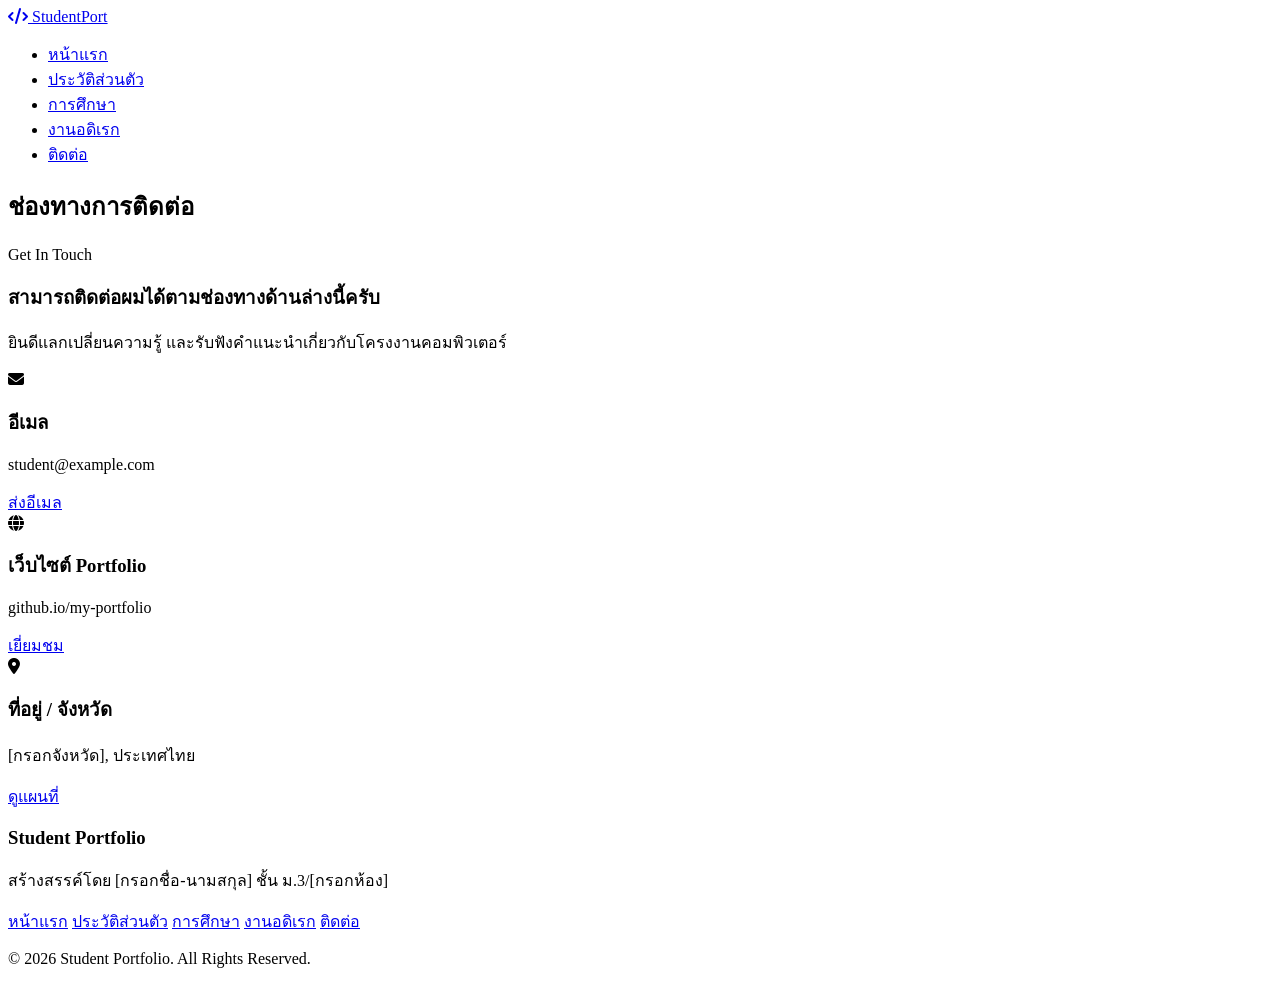
==== contact.html @ b6652444 "Create contact.html" ====
<!DOCTYPE html>
<html lang="th">
<head>
    <meta charset="UTF-8">
    <meta name="viewport" content="width=device-width, initial-scale=1.0">
    <title>ติดต่อ - Student Portfolio</title>
    <link rel="stylesheet" href="style.css">
    <link rel="stylesheet" href="https://cdnjs.cloudflare.com/ajax/libs/font-awesome/6.4.0/css/all.min.css">
</head>
<body>
    <header class="navbar">
        <div class="nav-container">
            <a href="index.html" class="logo"><i class="fa-solid fa-code"></i> Student<span>Port</span></a>
            <nav>
                <ul class="nav-links">
                    <li><a href="index.html">หน้าแรก</a></li>
                    <li><a href="profile.html">ประวัติส่วนตัว</a></li>
                    <li><a href="education.html">การศึกษา</a></li>
                    <li><a href="hobby.html">งานอดิเรก</a></li>
                    <li><a href="contact.html" class="active">ติดต่อ</a></li>
                </ul>
            </nav>
        </div>
    </header>

    <main class="container page-content">
        <div class="section-header">
            <h2>ช่องทางการติดต่อ</h2>
            <p>Get In Touch</p>
        </div>

        <div class="contact-cta card">
            <h3>สามารถติดต่อผมได้ตามช่องทางด้านล่างนี้ครับ</h3>
            <p>ยินดีแลกเปลี่ยนความรู้ และรับฟังคำแนะนำเกี่ยวกับโครงงานคอมพิวเตอร์</p>
        </div>

        <div class="grid-3 mt-40">
            <div class="card contact-card">
                <i class="fa-solid fa-envelope contact-icon"></i>
                <h3>อีเมล</h3>
                <p>student@example.com</p>
                <a href="mailto:student@example.com" class="btn btn-secondary btn-sm">ส่งอีเมล</a>
            </div>

            <div class="card contact-card">
                <i class="fa-solid fa-globe contact-icon"></i>
                <h3>เว็บไซต์ Portfolio</h3>
                <p>github.io/my-portfolio</p>
                <a href="index.html" class="btn btn-secondary btn-sm">เยี่ยมชม</a>
            </div>

            <div class="card contact-card">
                <i class="fa-solid fa-location-dot contact-icon"></i>
                <h3>ที่อยู่ / จังหวัด</h3>
                <p>[กรอกจังหวัด], ประเทศไทย</p>
                <a href="#" class="btn btn-secondary btn-sm">ดูแผนที่</a>
            </div>
        </div>
    </main>

    <footer>
        <div class="container footer-container">
            <div>
                <h3>Student Portfolio</h3>
                <p>สร้างสรรค์โดย [กรอกชื่อ-นามสกุล] ชั้น ม.3/[กรอกห้อง]</p>
            </div>
            <div class="footer-links">
                <a href="index.html">หน้าแรก</a>
                <a href="profile.html">ประวัติส่วนตัว</a>
                <a href="education.html">การศึกษา</a>
                <a href="hobby.html">งานอดิเรก</a>
                <a href="contact.html">ติดต่อ</a>
            </div>
        </div>
        <div class="copyright">
            <p>&copy; 2026 Student Portfolio. All Rights Reserved.</p>
        </div>
    </footer>
</body>
</html>
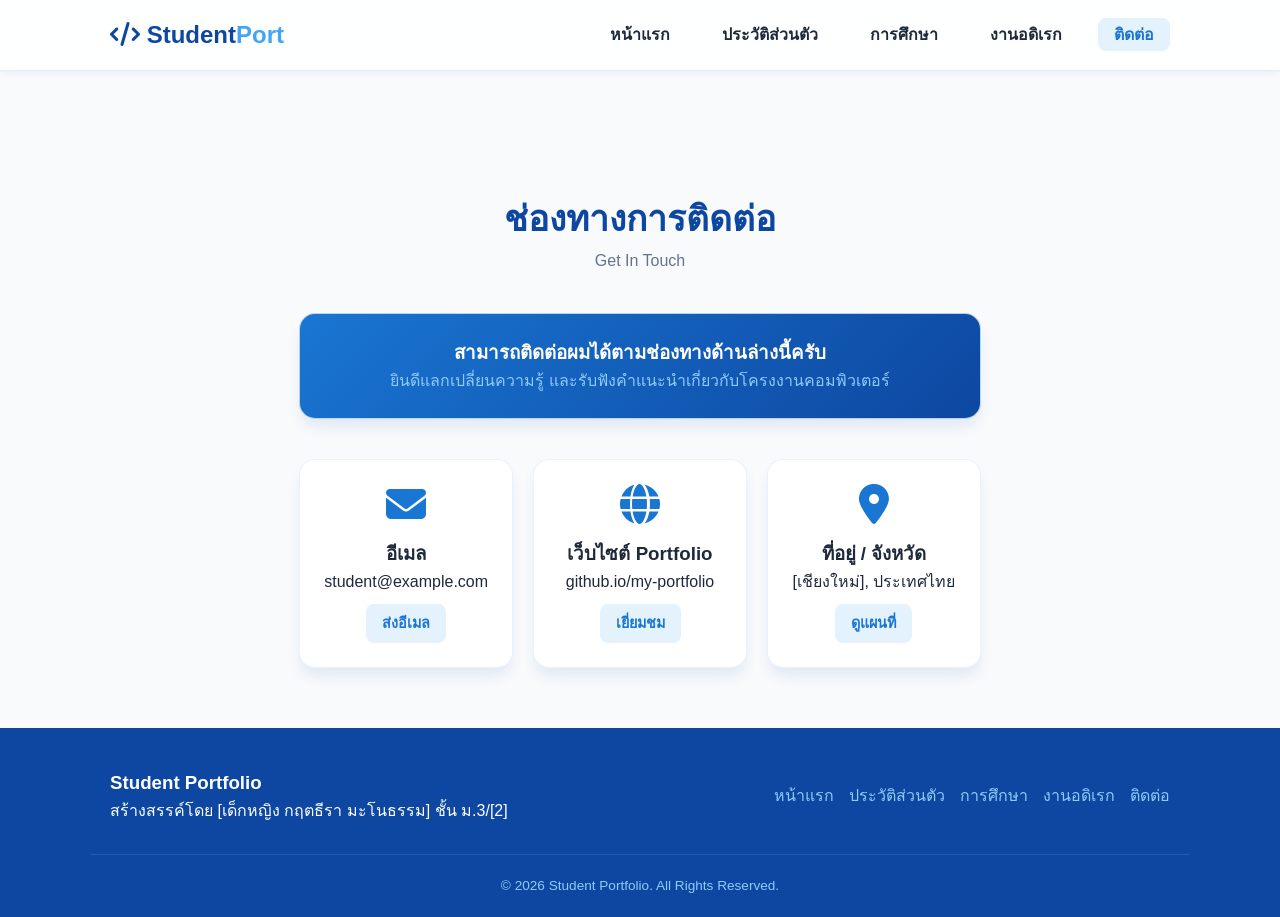
==== commit 9ad20fb9: "Update contact.html" ====
--- a/contact.html
+++ b/contact.html
@@ -52,7 +52,7 @@
             <div class="card contact-card">
                 <i class="fa-solid fa-location-dot contact-icon"></i>
                 <h3>ที่อยู่ / จังหวัด</h3>
-                <p>[กรอกจังหวัด], ประเทศไทย</p>
+                <p>[เชียงใหม่], ประเทศไทย</p>
                 <a href="#" class="btn btn-secondary btn-sm">ดูแผนที่</a>
             </div>
         </div>
@@ -62,7 +62,7 @@
         <div class="container footer-container">
             <div>
                 <h3>Student Portfolio</h3>
-                <p>สร้างสรรค์โดย [กรอกชื่อ-นามสกุล] ชั้น ม.3/[กรอกห้อง]</p>
+                <p>สร้างสรรค์โดย [เด็กหญิง กฤตธีรา มะโนธรรม] ชั้น ม.3/[2]</p>
             </div>
             <div class="footer-links">
                 <a href="index.html">หน้าแรก</a>
--- a/style.css
+++ b/style.css
@@ -0,0 +1,506 @@
+/* ==========================================================================
+   Global Variables & Base Reset
+   ========================================================================== */
+:root {
+    --primary-dark: #0D47A1;
+    --primary: #1976D2;
+    --primary-light: #42A5F5;
+    --accent: #90CAF9;
+    --bg-light: #E3F2FD;
+    --white: #FFFFFF;
+    --text-dark: #1E293B;
+    --text-gray: #64748B;
+    --shadow-sm: 0 4px 6px -1px rgba(13, 71, 161, 0.05);
+    --shadow-md: 0 10px 15px -3px rgba(13, 71, 161, 0.1);
+    --shadow-lg: 0 20px 25px -5px rgba(13, 71, 161, 0.15);
+    --radius-sm: 8px;
+    --radius-md: 16px;
+    --radius-lg: 24px;
+    --transition: all 0.3s cubic-bezier(0.4, 0, 0.2, 1);
+}
+
+* {
+    margin: 0;
+    padding: 0;
+    box-sizing: border-box;
+    font-family: 'Segoe UI', Tahoma, Geneva, Verdana, sans-serif;
+}
+
+body {
+    background-color: #F8FAFC;
+    color: var(--text-dark);
+    line-height: 1.6;
+    display: flex;
+    flex-direction: column;
+    min-height: 100vh;
+}
+
+main {
+    flex: 1;
+}
+
+.container {
+    max-width: 1100px;
+    margin: 0 auto;
+    padding: 0 20px;
+}
+
+.page-content {
+    padding-top: 120px;
+    padding-bottom: 60px;
+}
+
+/* ==========================================================================
+   Navigation Bar (Sticky & Glassmorphism)
+   ========================================================================== */
+.navbar {
+    position: sticky;
+    top: 0;
+    z-index: 1000;
+    background: rgba(255, 255, 255, 0.85);
+    backdrop-filter: blur(12px);
+    border-bottom: 1px solid rgba(144, 202, 249, 0.3);
+    box-shadow: var(--shadow-sm);
+}
+
+.nav-container {
+    max-width: 1100px;
+    margin: 0 auto;
+    padding: 16px 20px;
+    display: flex;
+    justify-content: space-between;
+    align-items: center;
+}
+
+.logo {
+    font-size: 1.5rem;
+    font-weight: 700;
+    color: var(--primary-dark);
+    text-decoration: none;
+}
+
+.logo span {
+    color: var(--primary-light);
+}
+
+.nav-links {
+    display: flex;
+    list-style: none;
+    gap: 20px;
+}
+
+.nav-links a {
+    text-decoration: none;
+    color: var(--text-dark);
+    font-weight: 600;
+    padding: 8px 16px;
+    border-radius: var(--radius-sm);
+    transition: var(--transition);
+}
+
+.nav-links a:hover, .nav-links a.active {
+    background-color: var(--bg-light);
+    color: var(--primary);
+}
+
+/* ==========================================================================
+   Hero Section & Layout Components
+   ========================================================================== */
+.hero-section {
+    padding: 120px 0 60px 0;
+    background: linear-gradient(135deg, #FFFFFF 0%, var(--bg-light) 100%);
+}
+
+.hero-container {
+    display: grid;
+    grid-template-columns: 1fr 1fr;
+    gap: 40px;
+    align-items: center;
+}
+
+.badge {
+    background-color: var(--bg-light);
+    color: var(--primary);
+    padding: 6px 16px;
+    border-radius: 50px;
+    font-size: 0.85rem;
+    font-weight: 600;
+    display: inline-block;
+    margin-bottom: 15px;
+}
+
+.hero-content h1 {
+    font-size: 2.8rem;
+    line-height: 1.2;
+    margin-bottom: 15px;
+}
+
+.highlight {
+    color: var(--primary);
+}
+
+.hero-sub {
+    color: var(--text-gray);
+    font-size: 1.1rem;
+    margin-bottom: 25px;
+}
+
+.hero-buttons {
+    display: flex;
+    gap: 15px;
+}
+
+.hero-image-wrapper {
+    position: relative;
+    display: flex;
+    justify-content: center;
+}
+
+.blob-bg {
+    position: absolute;
+    width: 320px;
+    height: 320px;
+    background: linear-gradient(135deg, var(--accent), var(--primary-light));
+    border-radius: 30% 70% 70% 30% / 30% 30% 70% 70%;
+    animation: morph 8s ease-in-out infinite;
+    z-index: 1;
+}
+
+.hero-img {
+    width: 300px;
+    height: 300px;
+    object-fit: cover;
+    border-radius: var(--radius-lg);
+    z-index: 2;
+    box-shadow: var(--shadow-lg);
+    border: 4px solid var(--white);
+    transition: var(--transition);
+}
+
+.hero-img:hover {
+    transform: scale(1.03);
+}
+
+@keyframes morph {
+    0%, 100% { border-radius: 30% 70% 70% 30% / 30% 30% 70% 70%; }
+    50% { border-radius: 70% 30% 30% 70% / 70% 70% 30% 30%; }
+}
+
+/* ==========================================================================
+   UI Components (Cards, Buttons, Utilities)
+   ========================================================================== */
+.card {
+    background: var(--white);
+    padding: 24px;
+    border-radius: var(--radius-md);
+    box-shadow: var(--shadow-md);
+    border: 1px solid rgba(227, 242, 253, 0.8);
+    transition: var(--transition);
+}
+
+.card:hover {
+    transform: translateY(-5px);
+    box-shadow: var(--shadow-lg);
+}
+
+.grid-3 {
+    display: grid;
+    grid-template-columns: repeat(3, 1fr);
+    gap: 20px;
+}
+
+.btn {
+    display: inline-flex;
+    align-items: center;
+    gap: 8px;
+    padding: 12px 24px;
+    border-radius: var(--radius-sm);
+    text-decoration: none;
+    font-weight: 600;
+    transition: var(--transition);
+    cursor: pointer;
+    border: none;
+}
+
+.btn-primary {
+    background-color: var(--primary);
+    color: var(--white);
+}
+
+.btn-primary:hover {
+    background-color: var(--primary-dark);
+}
+
+.btn-secondary {
+    background-color: var(--bg-light);
+    color: var(--primary);
+}
+
+.btn-secondary:hover {
+    background-color: var(--accent);
+}
+
+.btn-sm {
+    padding: 8px 16px;
+    font-size: 0.9rem;
+    margin-top: 10px;
+}
+
+.section-header {
+    text-align: center;
+    margin-bottom: 40px;
+}
+
+.section-header h2 {
+    font-size: 2.2rem;
+    color: var(--primary-dark);
+}
+
+.section-header p {
+    color: var(--text-gray);
+}
+
+.mt-20 { margin-top: 20px; }
+.mt-40 { margin-top: 40px; }
+
+/* ==========================================================================
+   Feature & Profile Specific Styles
+   ========================================================================== */
+.quick-highlights {
+    padding: 60px 0;
+}
+
+.feature-card {
+    text-align: center;
+}
+
+.feature-card .icon {
+    font-size: 2rem;
+    color: var(--primary);
+    margin-bottom: 15px;
+}
+
+.profile-grid {
+    display: grid;
+    grid-template-columns: 300px 1fr;
+    gap: 30px;
+}
+
+.profile-card-left {
+    text-align: center;
+}
+
+.profile-avatar {
+    width: 180px;
+    height: 180px;
+    border-radius: 50%;
+    object-fit: cover;
+    margin-bottom: 15px;
+    border: 4px solid var(--accent);
+}
+
+.role-text {
+    color: var(--text-gray);
+    font-size: 0.95rem;
+}
+
+.info-grid {
+    display: grid;
+    grid-template-columns: 1fr 1fr;
+    gap: 15px;
+    margin-top: 15px;
+}
+
+/* ==========================================================================
+   Education (Timeline & Table)
+   ========================================================================== */
+.timeline {
+    position: relative;
+    max-width: 800px;
+    margin: 0 auto;
+}
+
+.timeline::before {
+    content: '';
+    position: absolute;
+    left: 20px;
+    top: 0;
+    bottom: 0;
+    width: 4px;
+    background: var(--bg-light);
+}
+
+.timeline-item {
+    position: relative;
+    padding-left: 60px;
+    margin-bottom: 30px;
+}
+
+.timeline-dot {
+    position: absolute;
+    left: 0;
+    top: 0;
+    width: 44px;
+    height: 44px;
+    background: var(--white);
+    border: 3px solid var(--primary-light);
+    border-radius: 50%;
+    display: flex;
+    align-items: center;
+    justify-content: center;
+    color: var(--primary);
+    z-index: 2;
+}
+
+.timeline-dot.active {
+    background: var(--primary);
+    color: var(--white);
+    border-color: var(--accent);
+}
+
+.timeline-date {
+    display: inline-block;
+    padding: 2px 10px;
+    background: var(--bg-light);
+    color: var(--primary-dark);
+    border-radius: 12px;
+    font-size: 0.85rem;
+    font-weight: 600;
+    margin-bottom: 8px;
+}
+
+.styled-table {
+    width: 100%;
+    border-collapse: collapse;
+    margin-top: 15px;
+}
+
+.styled-table th, .styled-table td {
+    padding: 12px 15px;
+    text-align: left;
+}
+
+.styled-table thead tr {
+    background-color: var(--primary);
+    color: var(--white);
+}
+
+.styled-table tbody tr {
+    border-bottom: 1px solid var(--bg-light);
+}
+
+.styled-table tbody tr:nth-of-type(even) {
+    background-color: #F8FAFC;
+}
+
+/* ==========================================================================
+   Hobby & Contact Sections
+   ========================================================================== */
+.hobby-card {
+    text-align: center;
+}
+
+.hobby-icon {
+    width: 60px;
+    height: 60px;
+    background: var(--bg-light);
+    color: var(--primary);
+    font-size: 1.5rem;
+    border-radius: 50%;
+    display: flex;
+    align-items: center;
+    justify-content: center;
+    margin: 0 auto 15px auto;
+}
+
+.contact-cta {
+    text-align: center;
+    background: linear-gradient(135deg, var(--primary), var(--primary-dark));
+    color: var(--white);
+}
+
+.contact-cta p {
+    color: var(--accent);
+}
+
+.contact-card {
+    text-align: center;
+}
+
+.contact-icon {
+    font-size: 2.5rem;
+    color: var(--primary);
+    margin-bottom: 15px;
+}
+
+/* ==========================================================================
+   Footer
+   ========================================================================== */
+footer {
+    background-color: var(--primary-dark);
+    color: var(--white);
+    padding-top: 40px;
+    margin-top: auto;
+}
+
+.footer-container {
+    display: flex;
+    justify-content: space-between;
+    align-items: center;
+    padding-bottom: 30px;
+    border-bottom: 1px solid rgba(255, 255, 255, 0.1);
+}
+
+.footer-links {
+    display: flex;
+    gap: 15px;
+}
+
+.footer-links a {
+    color: var(--accent);
+    text-decoration: none;
+}
+
+.footer-links a:hover {
+    color: var(--white);
+}
+
+.copyright {
+    text-align: center;
+    padding: 20px 0;
+    font-size: 0.85rem;
+    color: var(--accent);
+}
+
+/* ==========================================================================
+   Responsive Design (@media queries)
+   ========================================================================== */
+@media (max-width: 768px) {
+    .nav-container {
+        flex-direction: column;
+        gap: 15px;
+    }
+
+    .hero-container, .profile-grid, .grid-3 {
+        grid-template-columns: 1fr;
+    }
+
+    .hero-content h1 {
+        font-size: 2rem;
+    }
+
+    .info-grid {
+        grid-template-columns: 1fr;
+    }
+
+    .footer-container {
+        flex-direction: column;
+        gap: 20px;
+        text-align: center;
+    }
+
+    .footer-links {
+        flex-wrap: wrap;
+        justify-content: center;
+    }
+}
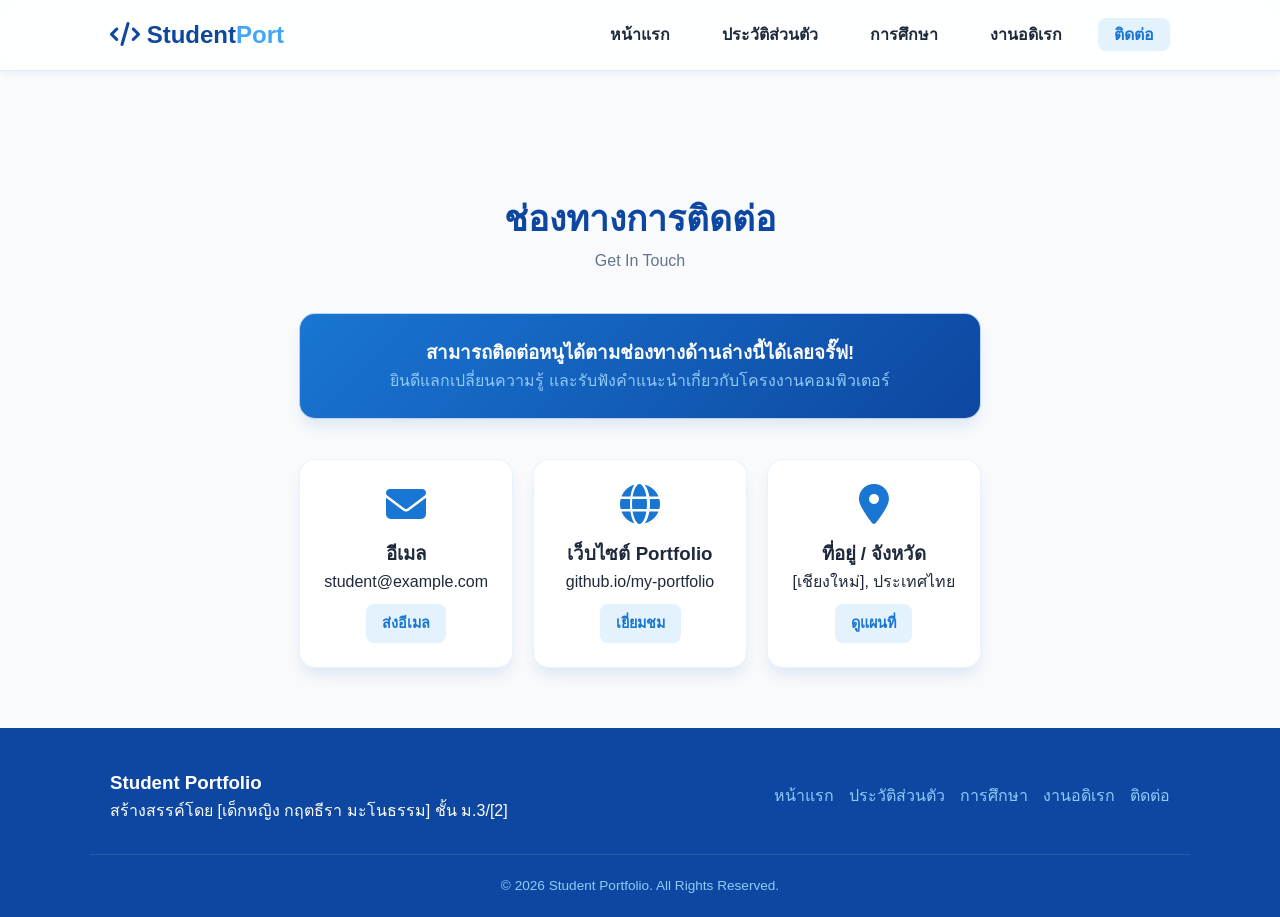
==== commit dea0f448: "Update contact.html" ====
--- a/contact.html
+++ b/contact.html
@@ -30,7 +30,7 @@
         </div>
 
         <div class="contact-cta card">
-            <h3>สามารถติดต่อผมได้ตามช่องทางด้านล่างนี้ครับ</h3>
+            <h3>สามารถติดต่อหนูได้ตามช่องทางด้านล่างนี้ได้เลยจรั๊ฟ!</h3>
             <p>ยินดีแลกเปลี่ยนความรู้ และรับฟังคำแนะนำเกี่ยวกับโครงงานคอมพิวเตอร์</p>
         </div>
 
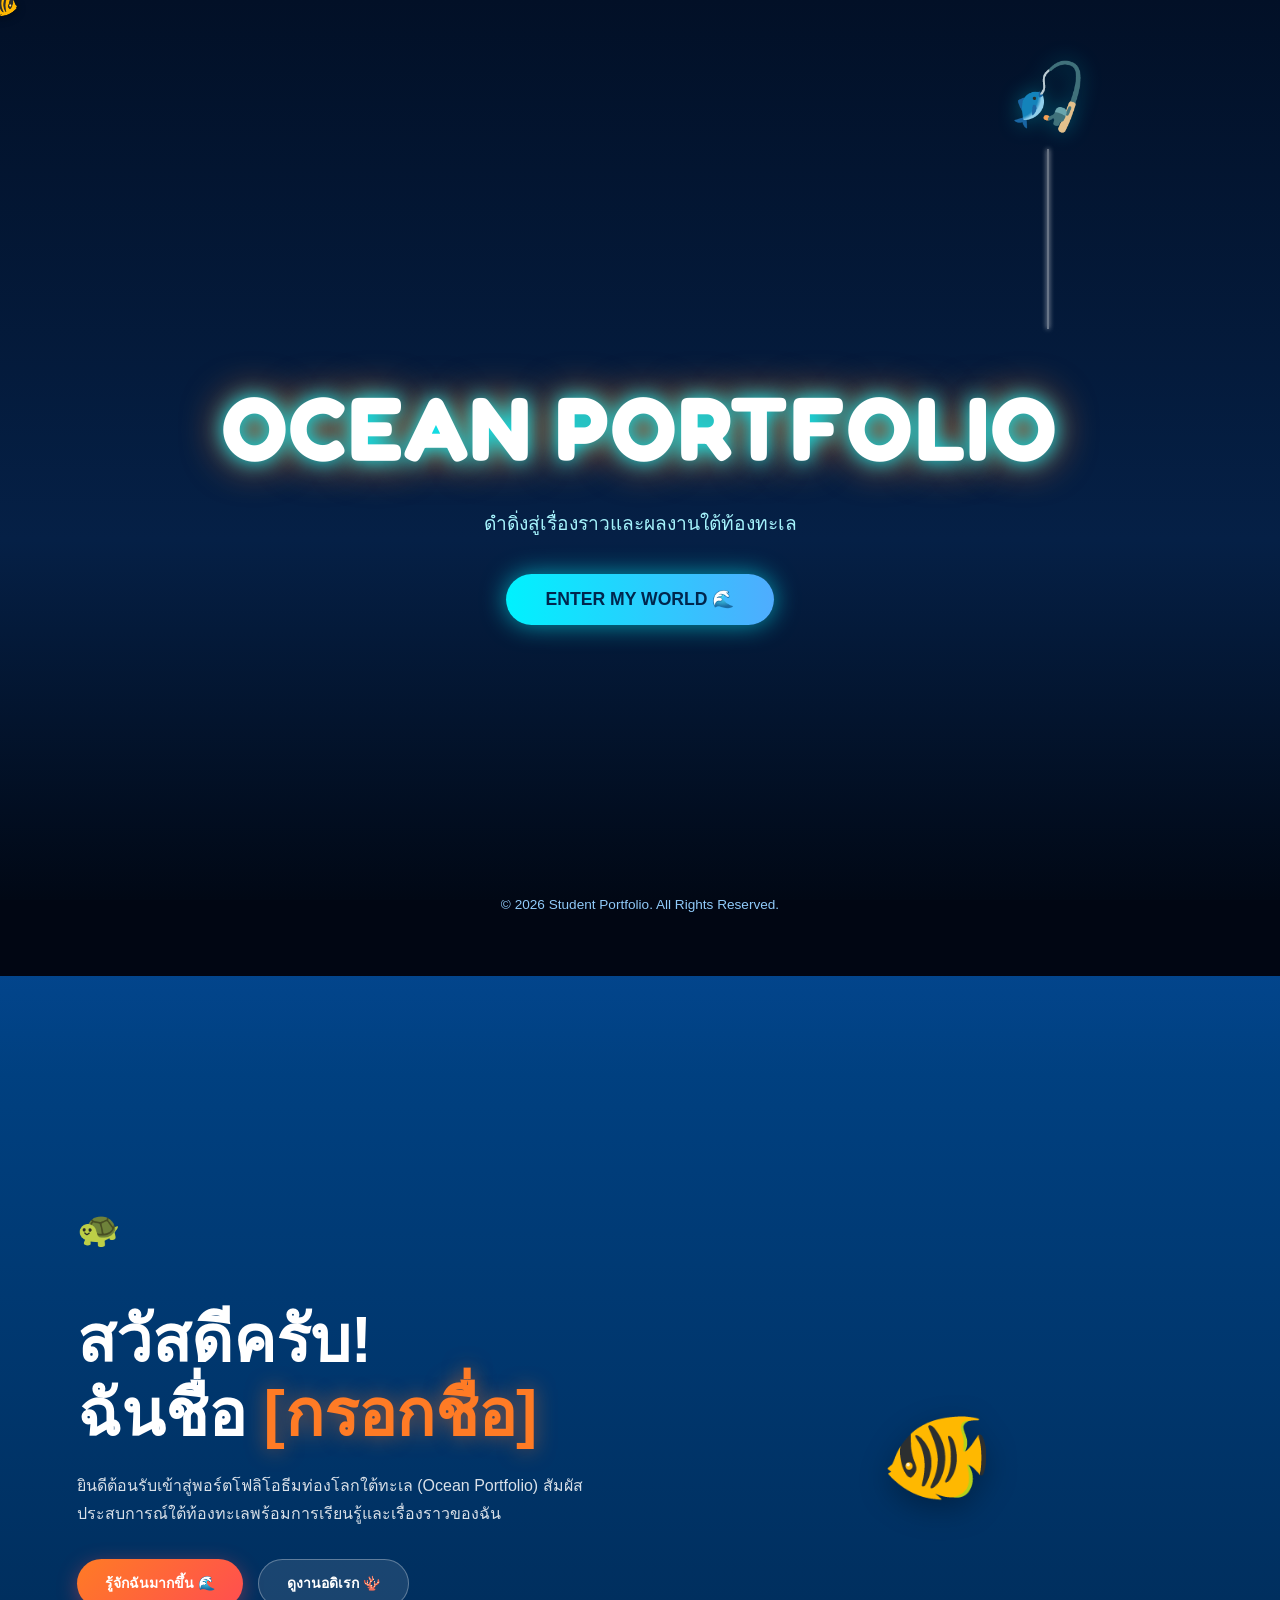
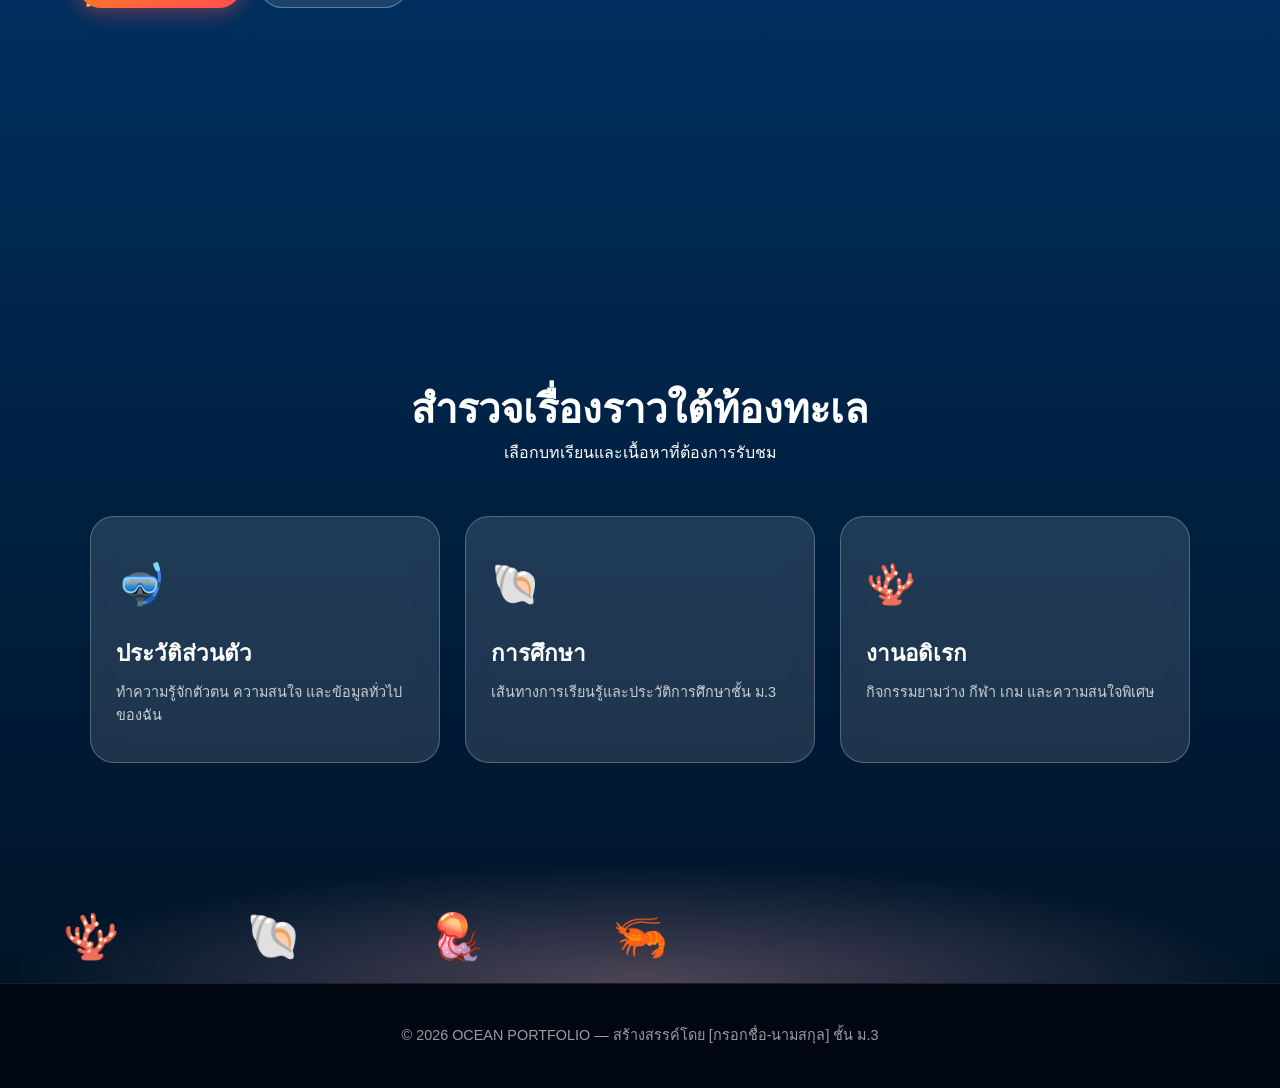
==== commit 4fc5c85b: "Update contact.html" ====
--- a/contact.html
+++ b/contact.html
@@ -78,3 +78,772 @@
     </footer>
 </body>
 </html>
+<!DOCTYPE html>
+<html lang="th">
+<head>
+<meta charset="UTF-8">
+<meta name="viewport" content="width=device-width, initial-scale=1.0">
+<meta name="description" content="OCEAN PORTFOLIO - Student Portfolio">
+<title>OCEAN PORTFOLIO</title>
+
+<style>
+/* =========================================================
+   GOOGLE FONT & VARIABLES
+========================================================= */
+@import url('https://fonts.googleapis.com/css2?family=Kanit:wght@300;400;500;600;700&family=Fredoka:wght@400;600&display=swap');
+
+:root {
+    /* Day Mode Colors */
+    --bg-gradient-day: linear-gradient(180deg, #1a75ff 0%, #004080 40%, #00264d 70%, #001122 100%);
+    --panel-bg-day: rgba(255, 255, 255, 0.12);
+    --panel-border-day: rgba(255, 255, 255, 0.25);
+    --text-main-day: #ffffff;
+    --accent-day: #ff7b25; /* Clownfish Orange */
+    --cyan-day: #00f2fe;
+
+    /* Night Mode Colors (Deep Sea) */
+    --bg-gradient-night: linear-gradient(180deg, #020514 0%, #050b24 35%, #02030a 75%, #000000 100%);
+    --panel-bg-night: rgba(8, 20, 45, 0.55);
+    --panel-border-night: rgba(0, 242, 254, 0.2);
+    --text-main-night: #e0f7fa;
+    --accent-night: #a855f7; /* Bioluminescent Purple */
+    --cyan-night: #00ffcc;
+
+    --transition-theme: background 0.8s ease, color 0.8s ease, border-color 0.8s ease;
+}
+
+/* Base Setup */
+* {
+    margin: 0;
+    padding: 0;
+    box-sizing: border-box;
+    cursor: none !important; /* Hide default cursor for custom clownfish cursor */
+}
+
+html {
+    scroll-behavior: smooth;
+}
+
+body {
+    font-family: "Kanit", sans-serif;
+    background: var(--bg-gradient-day);
+    color: var(--text-main-day);
+    overflow-x: hidden;
+    min-height: 100vh;
+    transition: var(--transition-theme);
+}
+
+body.night-mode {
+    background: var(--bg-gradient-night);
+    color: var(--text-main-night);
+}
+
+/* =========================================================
+   CUSTOM CLOWNFISH CURSOR & BUBBLE TRAIL
+========================================================= */
+#customCursor {
+    position: fixed;
+    top: 0;
+    left: 0;
+    width: 38px;
+    height: 38px;
+    font-size: 28px;
+    pointer-events: none;
+    z-index: 99999;
+    transform: translate(-50%, -50%) scaleX(-1); /* Face direction */
+    transition: transform 0.15s ease-out;
+    filter: drop-shadow(0 2px 5px rgba(0,0,0,0.4));
+}
+
+.cursor-bubble {
+    position: fixed;
+    pointer-events: none;
+    z-index: 99998;
+    background: radial-gradient(circle at 30% 30%, rgba(255,255,255,0.9), rgba(0,242,254,0.3));
+    border: 1px solid rgba(255, 255, 255, 0.8);
+    border-radius: 50%;
+    animation: bubbleFade 1s linear forwards;
+}
+
+@keyframes bubbleFade {
+    0% { opacity: 0.8; transform: translate(-50%, -50%) scale(0.4); }
+    100% { opacity: 0; transform: translate(-50%, -80px) scale(1.3); }
+}
+
+/* Click Spread Bubbles */
+.click-bubble {
+    position: fixed;
+    pointer-events: none;
+    z-index: 99997;
+    background: radial-gradient(circle at 30% 30%, rgba(255,255,255,0.9), rgba(0,242,254,0.5));
+    border: 1px solid #ffffff;
+    border-radius: 50%;
+    animation: clickSpread 0.8s ease-out forwards;
+}
+
+@keyframes clickSpread {
+    0% { opacity: 1; transform: translate(-50%, -50%) scale(0.2); }
+    100% { opacity: 0; transform: translate(var(--dx), var(--dy)) scale(1.2); }
+}
+
+/* =========================================================
+   OPENING SCENE (FISHING ANIMATION)
+========================================================= */
+.opening-screen {
+    position: fixed;
+    inset: 0;
+    z-index: 50000;
+    display: flex;
+    flex-direction: column;
+    justify-content: center;
+    align-items: center;
+    background: linear-gradient(180deg, #021027 0%, #052046 60%, #010815 100%);
+    transition: transform 1.2s cubic-bezier(0.77, 0, 0.175, 1), opacity 1s ease;
+}
+
+.opening-screen.hide {
+    transform: translateY(-100%);
+    opacity: 0;
+    pointer-events: none;
+}
+
+/* Fisherman Silhouette & Rod Line */
+.fisherman-wrapper {
+    position: absolute;
+    top: 5%;
+    right: 15%;
+    display: flex;
+    flex-direction: column;
+    align-items: center;
+}
+
+.fisherman {
+    font-size: 65px;
+    filter: drop-shadow(0 0 10px rgba(0,242,254,0.3));
+}
+
+.fishing-line-start {
+    width: 2px;
+    height: 180px;
+    background: rgba(255, 255, 255, 0.4);
+    box-shadow: 0 0 5px rgba(255,255,255,0.8);
+    animation: lineSway 3s ease-in-out infinite alternate;
+}
+
+@keyframes lineSway {
+    0% { transform: rotate(-2deg); }
+    100% { transform: rotate(2deg); }
+}
+
+.opening-title-box {
+    text-align: center;
+    z-index: 2;
+    margin-top: 80px;
+}
+
+.opening-title-box h1 {
+    font-family: 'Fredoka', cursive;
+    font-size: clamp(45px, 8vw, 90px);
+    color: #ffffff;
+    text-shadow: 0 0 20px var(--cyan-day), 0 0 40px var(--accent-day);
+    letter-spacing: 2px;
+}
+
+.opening-title-box p {
+    font-size: 1.2rem;
+    color: #a5f3fc;
+    margin-top: 10px;
+}
+
+.enter-btn {
+    margin-top: 35px;
+    padding: 15px 40px;
+    font-size: 1.1rem;
+    font-weight: 600;
+    color: #00264d;
+    background: linear-gradient(90deg, #00f2fe, #4facfe);
+    border: none;
+    border-radius: 50px;
+    box-shadow: 0 0 25px rgba(0, 242, 254, 0.6);
+    transition: all 0.3s ease;
+}
+
+.enter-btn:hover {
+    transform: scale(1.08);
+    box-shadow: 0 0 40px rgba(0, 242, 254, 0.9);
+}
+
+/* =========================================================
+   RANDOM FISHING HOOK EVENT (TOP OF PAGE)
+========================================================= */
+.fishing-hook-container {
+    position: fixed;
+    top: -200px;
+    right: 20%;
+    z-index: 9000;
+    display: flex;
+    flex-direction: column;
+    align-items: center;
+    transition: top 2.5s cubic-bezier(0.25, 1, 0.5, 1);
+}
+
+.fishing-hook-container.active {
+    top: 0px;
+}
+
+.hook-line {
+    width: 2px;
+    height: 220px;
+    background: rgba(255,255,255,0.6);
+}
+
+.hook-bait {
+    font-size: 28px;
+    margin-top: -5px;
+    animation: baitWiggle 1s ease-in-out infinite alternate;
+}
+
+@keyframes baitWiggle {
+    from { transform: rotate(-10deg); }
+    to { transform: rotate(10deg); }
+}
+
+/* =========================================================
+   NAVIGATION & THEME TOGGLE
+========================================================= */
+.site-header {
+    position: fixed;
+    top: 20px;
+    left: 0;
+    width: 100%;
+    z-index: 1000;
+}
+
+.navbar {
+    width: min(1180px, 92%);
+    margin: auto;
+    display: flex;
+    align-items: center;
+    justify-content: space-between;
+    padding: 12px 24px;
+    border-radius: 30px;
+    background: var(--panel-bg-day);
+    backdrop-filter: blur(15px);
+    border: 1px solid var(--panel-border-day);
+    box-shadow: 0 8px 32px rgba(0,0,0,0.2);
+    transition: var(--transition-theme);
+}
+
+body.night-mode .navbar {
+    background: var(--panel-bg-night);
+    border-color: var(--panel-border-night);
+}
+
+.logo {
+    display: flex;
+    align-items: center;
+    gap: 10px;
+    text-decoration: none;
+    color: #fff;
+    font-family: 'Fredoka', cursive;
+    font-size: 22px;
+}
+
+.nav-links {
+    display: flex;
+    gap: 24px;
+    list-style: none;
+}
+
+.nav-links a {
+    text-decoration: none;
+    color: rgba(255, 255, 255, 0.8);
+    font-size: 14px;
+    font-weight: 500;
+    transition: 0.3s;
+}
+
+.nav-links a:hover, .nav-links a.active {
+    color: var(--cyan-day);
+    text-shadow: 0 0 10px var(--cyan-day);
+}
+
+.theme-toggle-btn {
+    background: rgba(255,255,255,0.2);
+    border: 1px solid rgba(255,255,255,0.4);
+    color: #fff;
+    padding: 8px 16px;
+    border-radius: 20px;
+    font-size: 13px;
+    font-weight: 600;
+    display: flex;
+    align-items: center;
+    gap: 8px;
+    transition: 0.3s;
+}
+
+.theme-toggle-btn:hover {
+    background: rgba(255,255,255,0.35);
+}
+
+/* =========================================================
+   HERO SECTION & OCEAN BACKGROUND ELEMENTS
+========================================================= */
+.home-hero {
+    min-height: 100vh;
+    position: relative;
+    padding: 160px 6% 100px;
+    display: flex;
+    align-items: center;
+}
+
+.home-content {
+    width: min(1180px, 100%);
+    margin: auto;
+    display: grid;
+    grid-template-columns: 1fr 1fr;
+    gap: 60px;
+    align-items: center;
+    z-index: 10;
+}
+
+.home-copy h2 {
+    font-size: clamp(38px, 5vw, 65px);
+    line-height: 1.15;
+}
+
+.home-copy h2 span {
+    color: var(--accent-day);
+    text-shadow: 0 0 20px rgba(255, 123, 37, 0.5);
+    transition: var(--transition-theme);
+}
+
+body.night-mode .home-copy h2 span {
+    color: var(--accent-night);
+    text-shadow: 0 0 20px rgba(168, 85, 247, 0.6);
+}
+
+.description {
+    margin-top: 20px;
+    color: rgba(255, 255, 255, 0.85);
+    font-size: 16px;
+    line-height: 1.8;
+}
+
+.home-buttons {
+    display: flex;
+    gap: 15px;
+    margin-top: 30px;
+}
+
+.btn-ocean {
+    text-decoration: none;
+    padding: 12px 28px;
+    border-radius: 30px;
+    font-size: 14px;
+    font-weight: 600;
+    transition: 0.3s;
+    display: inline-flex;
+    align-items: center;
+    gap: 8px;
+}
+
+.btn-primary {
+    background: linear-gradient(135deg, var(--accent-day), #ff4e50);
+    color: #fff;
+    box-shadow: 0 5px 20px rgba(255, 78, 80, 0.4);
+}
+
+body.night-mode .btn-primary {
+    background: linear-gradient(135deg, var(--accent-night), #6366f1);
+    box-shadow: 0 5px 20px rgba(168, 85, 247, 0.4);
+}
+
+.btn-primary:hover {
+    transform: translateY(-3px);
+    box-shadow: 0 8px 25px rgba(255, 78, 80, 0.6);
+}
+
+.btn-secondary {
+    background: rgba(255,255,255,0.1);
+    border: 1px solid rgba(255,255,255,0.3);
+    color: #fff;
+}
+
+.btn-secondary:hover {
+    background: rgba(255,255,255,0.25);
+}
+
+/* Dynamic Sea Creatures Background */
+.sea-creature {
+    position: absolute;
+    pointer-events: none;
+    user-select: none;
+    z-index: 2;
+    transition: opacity 0.8s ease;
+}
+
+/* Day Creatures */
+.day-creature { opacity: 1; }
+body.night-mode .day-creature { opacity: 0; }
+
+/* Night Creatures */
+.night-creature { opacity: 0; }
+body.night-mode .night-creature { opacity: 1; }
+
+.clownfish-main {
+    font-size: 90px;
+    animation: swimUpDown 4s ease-in-out infinite alternate;
+    filter: drop-shadow(0 10px 15px rgba(0,0,0,0.3));
+}
+
+@keyframes swimUpDown {
+    from { transform: translateY(-15px) rotate(-3deg); }
+    to { transform: translateY(15px) rotate(3deg); }
+}
+
+.swimming-fish {
+    position: absolute;
+    font-size: 35px;
+    animation: swimAcross 18s linear infinite;
+}
+
+@keyframes swimAcross {
+    0% { left: -10%; transform: scaleX(1); }
+    50% { transform: scaleX(1) translateY(-20px); }
+    50.1% { transform: scaleX(-1) translateY(-20px); }
+    100% { left: 110%; transform: scaleX(-1); }
+}
+
+/* =========================================================
+   EXPLORE CHAPTERS
+========================================================= */
+.explore {
+    padding: 100px 6%;
+    position: relative;
+    z-index: 10;
+}
+
+.section-heading {
+    text-align: center;
+    margin-bottom: 50px;
+}
+
+.section-heading h2 {
+    font-family: 'Fredoka', cursive;
+    font-size: 2.5rem;
+}
+
+.chapter-grid {
+    width: min(1100px, 100%);
+    margin: auto;
+    display: grid;
+    grid-template-columns: repeat(3, 1fr);
+    gap: 25px;
+}
+
+.chapter-card {
+    background: var(--panel-bg-day);
+    border: 1px solid var(--panel-border-day);
+    backdrop-filter: blur(12px);
+    border-radius: 24px;
+    padding: 35px 25px;
+    text-decoration: none;
+    color: #fff;
+    transition: var(--transition-theme), transform 0.4s ease, box-shadow 0.4s ease;
+}
+
+body.night-mode .chapter-card {
+    background: var(--panel-bg-night);
+    border-color: var(--panel-border-night);
+}
+
+.chapter-card:hover {
+    transform: translateY(-10px);
+    box-shadow: 0 15px 35px rgba(0, 242, 254, 0.25);
+    border-color: var(--cyan-day);
+}
+
+.chapter-icon {
+    font-size: 40px;
+    margin-bottom: 20px;
+}
+
+.chapter-card h3 {
+    font-size: 1.4rem;
+    margin-bottom: 10px;
+}
+
+.chapter-card p {
+    font-size: 0.9rem;
+    color: rgba(255, 255, 255, 0.75);
+    line-height: 1.6;
+}
+
+/* =========================================================
+   CORAL REEF / DEEP SEA FLOOR (FOOTER AREA)
+========================================================= */
+.sea-floor-decor {
+    position: relative;
+    width: 100%;
+    height: 120px;
+    background: radial-gradient(ellipse at bottom, rgba(255,182,193,0.3) 0%, transparent 70%);
+    display: flex;
+    justify-content: space-around;
+    align-items: flex-end;
+    font-size: 45px;
+    padding-bottom: 10px;
+}
+
+footer {
+    background: #010613;
+    text-align: center;
+    padding: 40px 20px;
+    border-top: 1px solid rgba(255, 255, 255, 0.1);
+    color: rgba(255, 255, 255, 0.6);
+    font-size: 0.9rem;
+}
+
+/* =========================================================
+   RESPONSIVE DESIGN
+========================================================= */
+@media (max-width: 900px) {
+    .home-content { grid-template-columns: 1fr; text-align: center; }
+    .home-buttons { justify-content: center; }
+    .chapter-grid { grid-template-columns: 1fr; }
+    .nav-links { display: none; }
+}
+</style>
+</head>
+
+<body class="day-mode">
+
+<!-- CUSTOM CLOWNFISH CURSOR -->
+<div id="customCursor">🐠</div>
+
+<!-- RANDOM FISHING HOOK EVENT -->
+<div class="fishing-hook-container" id="fishingHook">
+    <div class="hook-line"></div>
+    <div class="hook-bait">🪝🐛</div>
+</div>
+
+<!-- =========================================================
+     OPENING SCREEN (FISHING SCENE)
+========================================================= -->
+<section class="opening-screen" id="openingScreen">
+    <div class="fisherman-wrapper">
+        <div class="fisherman">🎣</div>
+        <div class="fishing-line-start"></div>
+    </div>
+    <div class="opening-title-box">
+        <h1>OCEAN PORTFOLIO</h1>
+        <p>ดำดิ่งสู่เรื่องราวและผลงานใต้ท้องทะเล</p>
+        <button class="enter-btn" onclick="closeOpening()">ENTER MY WORLD 🌊</button>
+    </div>
+</section>
+
+<!-- =========================================================
+     NAVIGATION BAR
+========================================================= -->
+<header class="site-header">
+    <nav class="navbar">
+        <a href="index.html" class="logo">
+            <span>🐠</span> OCEAN PORT
+        </a>
+        <ul class="nav-links">
+            <li><a href="index.html" class="active">หน้าแรก</a></li>
+            <li><a href="profile.html">ประวัติส่วนตัว</a></li>
+            <li><a href="education.html">การศึกษา</a></li>
+            <li><a href="hobby.html">งานอดิเรก</a></li>
+            <li><a href="contact.html">ติดต่อ</a></li>
+        </ul>
+        <button class="theme-toggle-btn" onclick="toggleTheme()" id="themeBtn">
+            <span>🌙</span> <span id="themeText">โหมดทะเลลึก</span>
+        </button>
+    </nav>
+</header>
+
+<main>
+    <!-- =========================================================
+         HERO SECTION
+    ========================================================= -->
+    <section class="home-hero">
+        <!-- Floating Sea Creatures (Day/Night) -->
+        <div class="sea-creature day-creature swimming-fish" style="top: 25%;">🐢</div>
+        <div class="sea-creature day-creature swimming-fish" style="top: 65%; animation-duration: 24s;">⭐</div>
+        <div class="sea-creature night-creature swimming-fish" style="top: 30%;">🪼</div>
+        <div class="sea-creature night-creature swimming-fish" style="top: 70%; animation-duration: 15s;">🦑</div>
+
+        <div class="home-content">
+            <div class="home-copy">
+                <h2>สวัสดีครับ! <br>ฉันชื่อ <span>[กรอกชื่อ]</span></h2>
+                <p class="description">
+                    ยินดีต้อนรับเข้าสู่พอร์ตโฟลิโอธีมท่องโลกใต้ทะเล (Ocean Portfolio) 
+                    สัมผัสประสบการณ์ใต้ท้องทะเลพร้อมการเรียนรู้และเรื่องราวของฉัน
+                </p>
+                <div class="home-buttons">
+                    <a href="profile.html" class="btn-ocean btn-primary">รู้จักฉันมากขึ้น 🌊</a>
+                    <a href="hobby.html" class="btn-ocean btn-secondary">ดูงานอดิเรก 🪸</a>
+                </div>
+            </div>
+
+            <!-- Main Mascot Centerpiece -->
+            <div style="text-align: center;">
+                <div class="clownfish-main day-creature">🐠</div>
+                <div class="clownfish-main night-creature" style="display:none;">🐡</div>
+            </div>
+        </div>
+    </section>
+
+    <!-- =========================================================
+         EXPLORE CHAPTERS
+    ========================================================= -->
+    <section class="explore">
+        <div class="section-heading">
+            <h2>สำรวจเรื่องราวใต้ท้องทะเล</h2>
+            <p>เลือกบทเรียนและเนื้อหาที่ต้องการรับชม</p>
+        </div>
+
+        <div class="chapter-grid">
+            <a href="profile.html" class="chapter-card">
+                <div class="chapter-icon">🤿</div>
+                <h3>ประวัติส่วนตัว</h3>
+                <p>ทำความรู้จักตัวตน ความสนใจ และข้อมูลทั่วไปของฉัน</p>
+            </a>
+
+            <a href="education.html" class="chapter-card">
+                <div class="chapter-icon">🐚</div>
+                <h3>การศึกษา</h3>
+                <p>เส้นทางการเรียนรู้และประวัติการศึกษาชั้น ม.3</p>
+            </a>
+
+            <a href="hobby.html" class="chapter-card">
+                <div class="chapter-icon">🪸</div>
+                <h3>งานอดิเรก</h3>
+                <p>กิจกรรมยามว่าง กีฬา เกม และความสนใจพิเศษ</p>
+            </a>
+        </div>
+    </section>
+</main>
+
+<!-- CORAL REEF / DEEP SEA DECORATIVE FLOOR -->
+<div class="sea-floor-decor">
+    <span class="day-creature">🪸</span>
+    <span class="day-creature">🐚</span>
+    <span class="day-creature">🪼</span>
+    <span class="day-creature">🦐</span>
+    <span class="night-creature">🫧</span>
+    <span class="night-creature">🦀</span>
+    <span class="night-creature">🐙</span>
+</div>
+
+<footer>
+    <p>&copy; 2026 OCEAN PORTFOLIO — สร้างสรรค์โดย [กรอกชื่อ-นามสกุล] ชั้น ม.3</p>
+</footer>
+
+<!-- =========================================================
+     JAVASCRIPT LOGIC
+========================================================= -->
+<script>
+/* Custom Cursor Movement */
+const cursor = document.getElementById("customCursor");
+let lastX = 0, lastY = 0;
+
+document.addEventListener("mousemove", (e) => {
+    cursor.style.left = e.clientX + "px";
+    cursor.style.top = e.clientY + "px";
+
+    // Flip Clownfish based on horizontal move direction
+    if (e.clientX < lastX) {
+        cursor.style.transform = "translate(-50%, -50%) scaleX(1)";
+    } else if (e.clientX > lastX) {
+        cursor.style.transform = "translate(-50%, -50%) scaleX(-1)";
+    }
+    lastX = e.clientX;
+    lastY = e.clientY;
+
+    // Generate Trail Bubbles
+    if (Math.random() < 0.25) {
+        createCursorBubble(e.clientX, e.clientY);
+    }
+});
+
+function createCursorBubble(x, y) {
+    const bubble = document.createElement("div");
+    bubble.className = "cursor-bubble";
+    const size = Math.random() * 12 + 6;
+    bubble.style.width = size + "px";
+    bubble.style.height = size + "px";
+    bubble.style.left = x + "px";
+    bubble.style.top = y + "px";
+    document.body.appendChild(bubble);
+    setTimeout(() => bubble.remove(), 1000);
+}
+
+/* Click Spread Bubbles */
+document.addEventListener("click", (e) => {
+    for (let i = 0; i < 8; i++) {
+        const bubble = document.createElement("div");
+        bubble.className = "click-bubble";
+        const size = Math.random() * 16 + 8;
+        bubble.style.width = size + "px";
+        bubble.style.height = size + "px";
+        bubble.style.left = e.clientX + "px";
+        bubble.style.top = e.clientY + "px";
+        
+        const angle = Math.random() * Math.PI * 2;
+        const dist = Math.random() * 60 + 20;
+        bubble.style.setProperty("--dx", (Math.cos(angle) * dist) + "px");
+        bubble.style.setProperty("--dy", (Math.sin(angle) * dist) + "px");
+        
+        document.body.appendChild(bubble);
+        setTimeout(() => bubble.remove(), 800);
+    }
+});
+
+/* Theme Toggle (Day / Night Deep Sea) */
+function toggleTheme() {
+    const body = document.body;
+    const themeBtnText = document.getElementById("themeText");
+    const dayFish = document.querySelector(".clownfish-main.day-creature");
+    const nightFish = document.querySelector(".clownfish-main.night-creature");
+
+    body.classList.toggle("night-mode");
+
+    if (body.classList.contains("night-mode")) {
+        themeBtnText.textContent = "โหมดกลางวัน";
+        dayFish.style.display = "none";
+        nightFish.style.display = "block";
+    } else {
+        themeBtnText.textContent = "โหมดทะเลลึก";
+        dayFish.style.display = "block";
+        nightFish.style.display = "none";
+    }
+}
+
+/* Opening Screen Close (Fishing Pull-Up) */
+function closeOpening() {
+    document.getElementById("openingScreen").classList.add("hide");
+}
+
+document.addEventListener("keydown", (e) => {
+    if (e.key === "Enter") {
+        closeOpening();
+    }
+});
+
+/* Random Fishing Hook Spawning */
+function triggerFishingHook() {
+    const hook = document.getElementById("fishingHook");
+    hook.classList.add("active");
+    setTimeout(() => {
+        hook.classList.remove("active");
+    }, 4500);
+}
+
+// Trigger fishing hook event every 12 seconds
+setInterval(triggerFishingHook, 12000);
+</script>
+
+</body>
+</html>
--- a/style.css
+++ b/style.css
@@ -504,3 +504,772 @@
         justify-content: center;
     }
 }
+<!DOCTYPE html>
+<html lang="th">
+<head>
+<meta charset="UTF-8">
+<meta name="viewport" content="width=device-width, initial-scale=1.0">
+<meta name="description" content="OCEAN PORTFOLIO - Student Portfolio">
+<title>OCEAN PORTFOLIO</title>
+
+<style>
+/* =========================================================
+   GOOGLE FONT & VARIABLES
+========================================================= */
+@import url('https://fonts.googleapis.com/css2?family=Kanit:wght@300;400;500;600;700&family=Fredoka:wght@400;600&display=swap');
+
+:root {
+    /* Day Mode Colors */
+    --bg-gradient-day: linear-gradient(180deg, #1a75ff 0%, #004080 40%, #00264d 70%, #001122 100%);
+    --panel-bg-day: rgba(255, 255, 255, 0.12);
+    --panel-border-day: rgba(255, 255, 255, 0.25);
+    --text-main-day: #ffffff;
+    --accent-day: #ff7b25; /* Clownfish Orange */
+    --cyan-day: #00f2fe;
+
+    /* Night Mode Colors (Deep Sea) */
+    --bg-gradient-night: linear-gradient(180deg, #020514 0%, #050b24 35%, #02030a 75%, #000000 100%);
+    --panel-bg-night: rgba(8, 20, 45, 0.55);
+    --panel-border-night: rgba(0, 242, 254, 0.2);
+    --text-main-night: #e0f7fa;
+    --accent-night: #a855f7; /* Bioluminescent Purple */
+    --cyan-night: #00ffcc;
+
+    --transition-theme: background 0.8s ease, color 0.8s ease, border-color 0.8s ease;
+}
+
+/* Base Setup */
+* {
+    margin: 0;
+    padding: 0;
+    box-sizing: border-box;
+    cursor: none !important; /* Hide default cursor for custom clownfish cursor */
+}
+
+html {
+    scroll-behavior: smooth;
+}
+
+body {
+    font-family: "Kanit", sans-serif;
+    background: var(--bg-gradient-day);
+    color: var(--text-main-day);
+    overflow-x: hidden;
+    min-height: 100vh;
+    transition: var(--transition-theme);
+}
+
+body.night-mode {
+    background: var(--bg-gradient-night);
+    color: var(--text-main-night);
+}
+
+/* =========================================================
+   CUSTOM CLOWNFISH CURSOR & BUBBLE TRAIL
+========================================================= */
+#customCursor {
+    position: fixed;
+    top: 0;
+    left: 0;
+    width: 38px;
+    height: 38px;
+    font-size: 28px;
+    pointer-events: none;
+    z-index: 99999;
+    transform: translate(-50%, -50%) scaleX(-1); /* Face direction */
+    transition: transform 0.15s ease-out;
+    filter: drop-shadow(0 2px 5px rgba(0,0,0,0.4));
+}
+
+.cursor-bubble {
+    position: fixed;
+    pointer-events: none;
+    z-index: 99998;
+    background: radial-gradient(circle at 30% 30%, rgba(255,255,255,0.9), rgba(0,242,254,0.3));
+    border: 1px solid rgba(255, 255, 255, 0.8);
+    border-radius: 50%;
+    animation: bubbleFade 1s linear forwards;
+}
+
+@keyframes bubbleFade {
+    0% { opacity: 0.8; transform: translate(-50%, -50%) scale(0.4); }
+    100% { opacity: 0; transform: translate(-50%, -80px) scale(1.3); }
+}
+
+/* Click Spread Bubbles */
+.click-bubble {
+    position: fixed;
+    pointer-events: none;
+    z-index: 99997;
+    background: radial-gradient(circle at 30% 30%, rgba(255,255,255,0.9), rgba(0,242,254,0.5));
+    border: 1px solid #ffffff;
+    border-radius: 50%;
+    animation: clickSpread 0.8s ease-out forwards;
+}
+
+@keyframes clickSpread {
+    0% { opacity: 1; transform: translate(-50%, -50%) scale(0.2); }
+    100% { opacity: 0; transform: translate(var(--dx), var(--dy)) scale(1.2); }
+}
+
+/* =========================================================
+   OPENING SCENE (FISHING ANIMATION)
+========================================================= */
+.opening-screen {
+    position: fixed;
+    inset: 0;
+    z-index: 50000;
+    display: flex;
+    flex-direction: column;
+    justify-content: center;
+    align-items: center;
+    background: linear-gradient(180deg, #021027 0%, #052046 60%, #010815 100%);
+    transition: transform 1.2s cubic-bezier(0.77, 0, 0.175, 1), opacity 1s ease;
+}
+
+.opening-screen.hide {
+    transform: translateY(-100%);
+    opacity: 0;
+    pointer-events: none;
+}
+
+/* Fisherman Silhouette & Rod Line */
+.fisherman-wrapper {
+    position: absolute;
+    top: 5%;
+    right: 15%;
+    display: flex;
+    flex-direction: column;
+    align-items: center;
+}
+
+.fisherman {
+    font-size: 65px;
+    filter: drop-shadow(0 0 10px rgba(0,242,254,0.3));
+}
+
+.fishing-line-start {
+    width: 2px;
+    height: 180px;
+    background: rgba(255, 255, 255, 0.4);
+    box-shadow: 0 0 5px rgba(255,255,255,0.8);
+    animation: lineSway 3s ease-in-out infinite alternate;
+}
+
+@keyframes lineSway {
+    0% { transform: rotate(-2deg); }
+    100% { transform: rotate(2deg); }
+}
+
+.opening-title-box {
+    text-align: center;
+    z-index: 2;
+    margin-top: 80px;
+}
+
+.opening-title-box h1 {
+    font-family: 'Fredoka', cursive;
+    font-size: clamp(45px, 8vw, 90px);
+    color: #ffffff;
+    text-shadow: 0 0 20px var(--cyan-day), 0 0 40px var(--accent-day);
+    letter-spacing: 2px;
+}
+
+.opening-title-box p {
+    font-size: 1.2rem;
+    color: #a5f3fc;
+    margin-top: 10px;
+}
+
+.enter-btn {
+    margin-top: 35px;
+    padding: 15px 40px;
+    font-size: 1.1rem;
+    font-weight: 600;
+    color: #00264d;
+    background: linear-gradient(90deg, #00f2fe, #4facfe);
+    border: none;
+    border-radius: 50px;
+    box-shadow: 0 0 25px rgba(0, 242, 254, 0.6);
+    transition: all 0.3s ease;
+}
+
+.enter-btn:hover {
+    transform: scale(1.08);
+    box-shadow: 0 0 40px rgba(0, 242, 254, 0.9);
+}
+
+/* =========================================================
+   RANDOM FISHING HOOK EVENT (TOP OF PAGE)
+========================================================= */
+.fishing-hook-container {
+    position: fixed;
+    top: -200px;
+    right: 20%;
+    z-index: 9000;
+    display: flex;
+    flex-direction: column;
+    align-items: center;
+    transition: top 2.5s cubic-bezier(0.25, 1, 0.5, 1);
+}
+
+.fishing-hook-container.active {
+    top: 0px;
+}
+
+.hook-line {
+    width: 2px;
+    height: 220px;
+    background: rgba(255,255,255,0.6);
+}
+
+.hook-bait {
+    font-size: 28px;
+    margin-top: -5px;
+    animation: baitWiggle 1s ease-in-out infinite alternate;
+}
+
+@keyframes baitWiggle {
+    from { transform: rotate(-10deg); }
+    to { transform: rotate(10deg); }
+}
+
+/* =========================================================
+   NAVIGATION & THEME TOGGLE
+========================================================= */
+.site-header {
+    position: fixed;
+    top: 20px;
+    left: 0;
+    width: 100%;
+    z-index: 1000;
+}
+
+.navbar {
+    width: min(1180px, 92%);
+    margin: auto;
+    display: flex;
+    align-items: center;
+    justify-content: space-between;
+    padding: 12px 24px;
+    border-radius: 30px;
+    background: var(--panel-bg-day);
+    backdrop-filter: blur(15px);
+    border: 1px solid var(--panel-border-day);
+    box-shadow: 0 8px 32px rgba(0,0,0,0.2);
+    transition: var(--transition-theme);
+}
+
+body.night-mode .navbar {
+    background: var(--panel-bg-night);
+    border-color: var(--panel-border-night);
+}
+
+.logo {
+    display: flex;
+    align-items: center;
+    gap: 10px;
+    text-decoration: none;
+    color: #fff;
+    font-family: 'Fredoka', cursive;
+    font-size: 22px;
+}
+
+.nav-links {
+    display: flex;
+    gap: 24px;
+    list-style: none;
+}
+
+.nav-links a {
+    text-decoration: none;
+    color: rgba(255, 255, 255, 0.8);
+    font-size: 14px;
+    font-weight: 500;
+    transition: 0.3s;
+}
+
+.nav-links a:hover, .nav-links a.active {
+    color: var(--cyan-day);
+    text-shadow: 0 0 10px var(--cyan-day);
+}
+
+.theme-toggle-btn {
+    background: rgba(255,255,255,0.2);
+    border: 1px solid rgba(255,255,255,0.4);
+    color: #fff;
+    padding: 8px 16px;
+    border-radius: 20px;
+    font-size: 13px;
+    font-weight: 600;
+    display: flex;
+    align-items: center;
+    gap: 8px;
+    transition: 0.3s;
+}
+
+.theme-toggle-btn:hover {
+    background: rgba(255,255,255,0.35);
+}
+
+/* =========================================================
+   HERO SECTION & OCEAN BACKGROUND ELEMENTS
+========================================================= */
+.home-hero {
+    min-height: 100vh;
+    position: relative;
+    padding: 160px 6% 100px;
+    display: flex;
+    align-items: center;
+}
+
+.home-content {
+    width: min(1180px, 100%);
+    margin: auto;
+    display: grid;
+    grid-template-columns: 1fr 1fr;
+    gap: 60px;
+    align-items: center;
+    z-index: 10;
+}
+
+.home-copy h2 {
+    font-size: clamp(38px, 5vw, 65px);
+    line-height: 1.15;
+}
+
+.home-copy h2 span {
+    color: var(--accent-day);
+    text-shadow: 0 0 20px rgba(255, 123, 37, 0.5);
+    transition: var(--transition-theme);
+}
+
+body.night-mode .home-copy h2 span {
+    color: var(--accent-night);
+    text-shadow: 0 0 20px rgba(168, 85, 247, 0.6);
+}
+
+.description {
+    margin-top: 20px;
+    color: rgba(255, 255, 255, 0.85);
+    font-size: 16px;
+    line-height: 1.8;
+}
+
+.home-buttons {
+    display: flex;
+    gap: 15px;
+    margin-top: 30px;
+}
+
+.btn-ocean {
+    text-decoration: none;
+    padding: 12px 28px;
+    border-radius: 30px;
+    font-size: 14px;
+    font-weight: 600;
+    transition: 0.3s;
+    display: inline-flex;
+    align-items: center;
+    gap: 8px;
+}
+
+.btn-primary {
+    background: linear-gradient(135deg, var(--accent-day), #ff4e50);
+    color: #fff;
+    box-shadow: 0 5px 20px rgba(255, 78, 80, 0.4);
+}
+
+body.night-mode .btn-primary {
+    background: linear-gradient(135deg, var(--accent-night), #6366f1);
+    box-shadow: 0 5px 20px rgba(168, 85, 247, 0.4);
+}
+
+.btn-primary:hover {
+    transform: translateY(-3px);
+    box-shadow: 0 8px 25px rgba(255, 78, 80, 0.6);
+}
+
+.btn-secondary {
+    background: rgba(255,255,255,0.1);
+    border: 1px solid rgba(255,255,255,0.3);
+    color: #fff;
+}
+
+.btn-secondary:hover {
+    background: rgba(255,255,255,0.25);
+}
+
+/* Dynamic Sea Creatures Background */
+.sea-creature {
+    position: absolute;
+    pointer-events: none;
+    user-select: none;
+    z-index: 2;
+    transition: opacity 0.8s ease;
+}
+
+/* Day Creatures */
+.day-creature { opacity: 1; }
+body.night-mode .day-creature { opacity: 0; }
+
+/* Night Creatures */
+.night-creature { opacity: 0; }
+body.night-mode .night-creature { opacity: 1; }
+
+.clownfish-main {
+    font-size: 90px;
+    animation: swimUpDown 4s ease-in-out infinite alternate;
+    filter: drop-shadow(0 10px 15px rgba(0,0,0,0.3));
+}
+
+@keyframes swimUpDown {
+    from { transform: translateY(-15px) rotate(-3deg); }
+    to { transform: translateY(15px) rotate(3deg); }
+}
+
+.swimming-fish {
+    position: absolute;
+    font-size: 35px;
+    animation: swimAcross 18s linear infinite;
+}
+
+@keyframes swimAcross {
+    0% { left: -10%; transform: scaleX(1); }
+    50% { transform: scaleX(1) translateY(-20px); }
+    50.1% { transform: scaleX(-1) translateY(-20px); }
+    100% { left: 110%; transform: scaleX(-1); }
+}
+
+/* =========================================================
+   EXPLORE CHAPTERS
+========================================================= */
+.explore {
+    padding: 100px 6%;
+    position: relative;
+    z-index: 10;
+}
+
+.section-heading {
+    text-align: center;
+    margin-bottom: 50px;
+}
+
+.section-heading h2 {
+    font-family: 'Fredoka', cursive;
+    font-size: 2.5rem;
+}
+
+.chapter-grid {
+    width: min(1100px, 100%);
+    margin: auto;
+    display: grid;
+    grid-template-columns: repeat(3, 1fr);
+    gap: 25px;
+}
+
+.chapter-card {
+    background: var(--panel-bg-day);
+    border: 1px solid var(--panel-border-day);
+    backdrop-filter: blur(12px);
+    border-radius: 24px;
+    padding: 35px 25px;
+    text-decoration: none;
+    color: #fff;
+    transition: var(--transition-theme), transform 0.4s ease, box-shadow 0.4s ease;
+}
+
+body.night-mode .chapter-card {
+    background: var(--panel-bg-night);
+    border-color: var(--panel-border-night);
+}
+
+.chapter-card:hover {
+    transform: translateY(-10px);
+    box-shadow: 0 15px 35px rgba(0, 242, 254, 0.25);
+    border-color: var(--cyan-day);
+}
+
+.chapter-icon {
+    font-size: 40px;
+    margin-bottom: 20px;
+}
+
+.chapter-card h3 {
+    font-size: 1.4rem;
+    margin-bottom: 10px;
+}
+
+.chapter-card p {
+    font-size: 0.9rem;
+    color: rgba(255, 255, 255, 0.75);
+    line-height: 1.6;
+}
+
+/* =========================================================
+   CORAL REEF / DEEP SEA FLOOR (FOOTER AREA)
+========================================================= */
+.sea-floor-decor {
+    position: relative;
+    width: 100%;
+    height: 120px;
+    background: radial-gradient(ellipse at bottom, rgba(255,182,193,0.3) 0%, transparent 70%);
+    display: flex;
+    justify-content: space-around;
+    align-items: flex-end;
+    font-size: 45px;
+    padding-bottom: 10px;
+}
+
+footer {
+    background: #010613;
+    text-align: center;
+    padding: 40px 20px;
+    border-top: 1px solid rgba(255, 255, 255, 0.1);
+    color: rgba(255, 255, 255, 0.6);
+    font-size: 0.9rem;
+}
+
+/* =========================================================
+   RESPONSIVE DESIGN
+========================================================= */
+@media (max-width: 900px) {
+    .home-content { grid-template-columns: 1fr; text-align: center; }
+    .home-buttons { justify-content: center; }
+    .chapter-grid { grid-template-columns: 1fr; }
+    .nav-links { display: none; }
+}
+</style>
+</head>
+
+<body class="day-mode">
+
+<!-- CUSTOM CLOWNFISH CURSOR -->
+<div id="customCursor">🐠</div>
+
+<!-- RANDOM FISHING HOOK EVENT -->
+<div class="fishing-hook-container" id="fishingHook">
+    <div class="hook-line"></div>
+    <div class="hook-bait">🪝🐛</div>
+</div>
+
+<!-- =========================================================
+     OPENING SCREEN (FISHING SCENE)
+========================================================= -->
+<section class="opening-screen" id="openingScreen">
+    <div class="fisherman-wrapper">
+        <div class="fisherman">🎣</div>
+        <div class="fishing-line-start"></div>
+    </div>
+    <div class="opening-title-box">
+        <h1>OCEAN PORTFOLIO</h1>
+        <p>ดำดิ่งสู่เรื่องราวและผลงานใต้ท้องทะเล</p>
+        <button class="enter-btn" onclick="closeOpening()">ENTER MY WORLD 🌊</button>
+    </div>
+</section>
+
+<!-- =========================================================
+     NAVIGATION BAR
+========================================================= -->
+<header class="site-header">
+    <nav class="navbar">
+        <a href="index.html" class="logo">
+            <span>🐠</span> OCEAN PORT
+        </a>
+        <ul class="nav-links">
+            <li><a href="index.html" class="active">หน้าแรก</a></li>
+            <li><a href="profile.html">ประวัติส่วนตัว</a></li>
+            <li><a href="education.html">การศึกษา</a></li>
+            <li><a href="hobby.html">งานอดิเรก</a></li>
+            <li><a href="contact.html">ติดต่อ</a></li>
+        </ul>
+        <button class="theme-toggle-btn" onclick="toggleTheme()" id="themeBtn">
+            <span>🌙</span> <span id="themeText">โหมดทะเลลึก</span>
+        </button>
+    </nav>
+</header>
+
+<main>
+    <!-- =========================================================
+         HERO SECTION
+    ========================================================= -->
+    <section class="home-hero">
+        <!-- Floating Sea Creatures (Day/Night) -->
+        <div class="sea-creature day-creature swimming-fish" style="top: 25%;">🐢</div>
+        <div class="sea-creature day-creature swimming-fish" style="top: 65%; animation-duration: 24s;">⭐</div>
+        <div class="sea-creature night-creature swimming-fish" style="top: 30%;">🪼</div>
+        <div class="sea-creature night-creature swimming-fish" style="top: 70%; animation-duration: 15s;">🦑</div>
+
+        <div class="home-content">
+            <div class="home-copy">
+                <h2>สวัสดีครับ! <br>ฉันชื่อ <span>[กรอกชื่อ]</span></h2>
+                <p class="description">
+                    ยินดีต้อนรับเข้าสู่พอร์ตโฟลิโอธีมท่องโลกใต้ทะเล (Ocean Portfolio) 
+                    สัมผัสประสบการณ์ใต้ท้องทะเลพร้อมการเรียนรู้และเรื่องราวของฉัน
+                </p>
+                <div class="home-buttons">
+                    <a href="profile.html" class="btn-ocean btn-primary">รู้จักฉันมากขึ้น 🌊</a>
+                    <a href="hobby.html" class="btn-ocean btn-secondary">ดูงานอดิเรก 🪸</a>
+                </div>
+            </div>
+
+            <!-- Main Mascot Centerpiece -->
+            <div style="text-align: center;">
+                <div class="clownfish-main day-creature">🐠</div>
+                <div class="clownfish-main night-creature" style="display:none;">🐡</div>
+            </div>
+        </div>
+    </section>
+
+    <!-- =========================================================
+         EXPLORE CHAPTERS
+    ========================================================= -->
+    <section class="explore">
+        <div class="section-heading">
+            <h2>สำรวจเรื่องราวใต้ท้องทะเล</h2>
+            <p>เลือกบทเรียนและเนื้อหาที่ต้องการรับชม</p>
+        </div>
+
+        <div class="chapter-grid">
+            <a href="profile.html" class="chapter-card">
+                <div class="chapter-icon">🤿</div>
+                <h3>ประวัติส่วนตัว</h3>
+                <p>ทำความรู้จักตัวตน ความสนใจ และข้อมูลทั่วไปของฉัน</p>
+            </a>
+
+            <a href="education.html" class="chapter-card">
+                <div class="chapter-icon">🐚</div>
+                <h3>การศึกษา</h3>
+                <p>เส้นทางการเรียนรู้และประวัติการศึกษาชั้น ม.3</p>
+            </a>
+
+            <a href="hobby.html" class="chapter-card">
+                <div class="chapter-icon">🪸</div>
+                <h3>งานอดิเรก</h3>
+                <p>กิจกรรมยามว่าง กีฬา เกม และความสนใจพิเศษ</p>
+            </a>
+        </div>
+    </section>
+</main>
+
+<!-- CORAL REEF / DEEP SEA DECORATIVE FLOOR -->
+<div class="sea-floor-decor">
+    <span class="day-creature">🪸</span>
+    <span class="day-creature">🐚</span>
+    <span class="day-creature">🪼</span>
+    <span class="day-creature">🦐</span>
+    <span class="night-creature">🫧</span>
+    <span class="night-creature">🦀</span>
+    <span class="night-creature">🐙</span>
+</div>
+
+<footer>
+    <p>&copy; 2026 OCEAN PORTFOLIO — สร้างสรรค์โดย [กรอกชื่อ-นามสกุล] ชั้น ม.3</p>
+</footer>
+
+<!-- =========================================================
+     JAVASCRIPT LOGIC
+========================================================= -->
+<script>
+/* Custom Cursor Movement */
+const cursor = document.getElementById("customCursor");
+let lastX = 0, lastY = 0;
+
+document.addEventListener("mousemove", (e) => {
+    cursor.style.left = e.clientX + "px";
+    cursor.style.top = e.clientY + "px";
+
+    // Flip Clownfish based on horizontal move direction
+    if (e.clientX < lastX) {
+        cursor.style.transform = "translate(-50%, -50%) scaleX(1)";
+    } else if (e.clientX > lastX) {
+        cursor.style.transform = "translate(-50%, -50%) scaleX(-1)";
+    }
+    lastX = e.clientX;
+    lastY = e.clientY;
+
+    // Generate Trail Bubbles
+    if (Math.random() < 0.25) {
+        createCursorBubble(e.clientX, e.clientY);
+    }
+});
+
+function createCursorBubble(x, y) {
+    const bubble = document.createElement("div");
+    bubble.className = "cursor-bubble";
+    const size = Math.random() * 12 + 6;
+    bubble.style.width = size + "px";
+    bubble.style.height = size + "px";
+    bubble.style.left = x + "px";
+    bubble.style.top = y + "px";
+    document.body.appendChild(bubble);
+    setTimeout(() => bubble.remove(), 1000);
+}
+
+/* Click Spread Bubbles */
+document.addEventListener("click", (e) => {
+    for (let i = 0; i < 8; i++) {
+        const bubble = document.createElement("div");
+        bubble.className = "click-bubble";
+        const size = Math.random() * 16 + 8;
+        bubble.style.width = size + "px";
+        bubble.style.height = size + "px";
+        bubble.style.left = e.clientX + "px";
+        bubble.style.top = e.clientY + "px";
+        
+        const angle = Math.random() * Math.PI * 2;
+        const dist = Math.random() * 60 + 20;
+        bubble.style.setProperty("--dx", (Math.cos(angle) * dist) + "px");
+        bubble.style.setProperty("--dy", (Math.sin(angle) * dist) + "px");
+        
+        document.body.appendChild(bubble);
+        setTimeout(() => bubble.remove(), 800);
+    }
+});
+
+/* Theme Toggle (Day / Night Deep Sea) */
+function toggleTheme() {
+    const body = document.body;
+    const themeBtnText = document.getElementById("themeText");
+    const dayFish = document.querySelector(".clownfish-main.day-creature");
+    const nightFish = document.querySelector(".clownfish-main.night-creature");
+
+    body.classList.toggle("night-mode");
+
+    if (body.classList.contains("night-mode")) {
+        themeBtnText.textContent = "โหมดกลางวัน";
+        dayFish.style.display = "none";
+        nightFish.style.display = "block";
+    } else {
+        themeBtnText.textContent = "โหมดทะเลลึก";
+        dayFish.style.display = "block";
+        nightFish.style.display = "none";
+    }
+}
+
+/* Opening Screen Close (Fishing Pull-Up) */
+function closeOpening() {
+    document.getElementById("openingScreen").classList.add("hide");
+}
+
+document.addEventListener("keydown", (e) => {
+    if (e.key === "Enter") {
+        closeOpening();
+    }
+});
+
+/* Random Fishing Hook Spawning */
+function triggerFishingHook() {
+    const hook = document.getElementById("fishingHook");
+    hook.classList.add("active");
+    setTimeout(() => {
+        hook.classList.remove("active");
+    }, 4500);
+}
+
+// Trigger fishing hook event every 12 seconds
+setInterval(triggerFishingHook, 12000);
+</script>
+
+</body>
+</html>
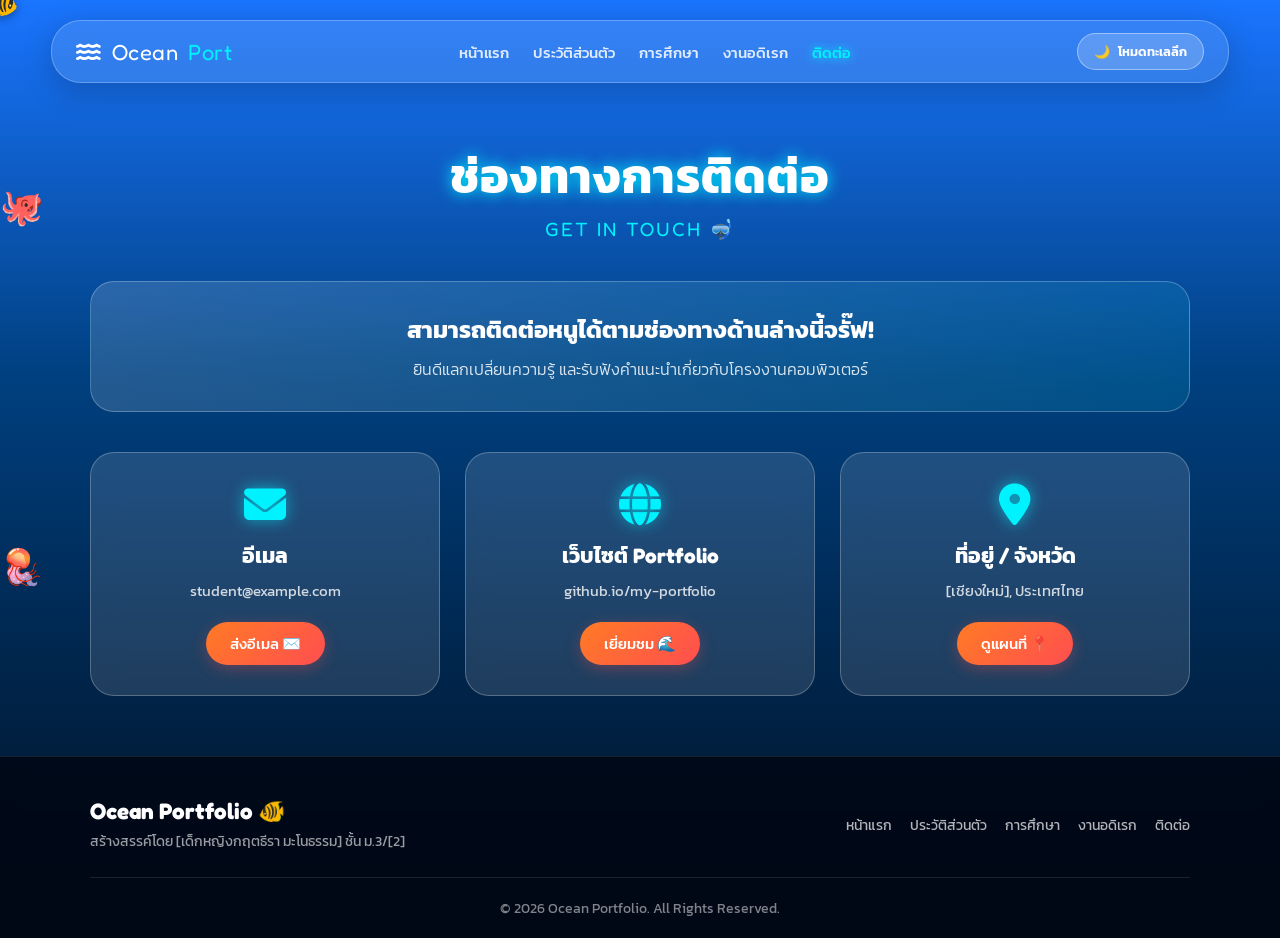
==== commit 0812930b: "Update contact.html" ====
--- a/contact.html
+++ b/contact.html
@@ -3,66 +3,492 @@
 <head>
     <meta charset="UTF-8">
     <meta name="viewport" content="width=device-width, initial-scale=1.0">
-    <title>ติดต่อ - Student Portfolio</title>
-    <link rel="stylesheet" href="style.css">
+    <title>ช่องทางการติดต่อ - OCEAN PORTFOLIO</title>
+    <!-- FontAwesome Icons -->
     <link rel="stylesheet" href="https://cdnjs.cloudflare.com/ajax/libs/font-awesome/6.4.0/css/all.min.css">
+    
+    <style>
+        /* =========================================================
+           GOOGLE FONTS & COLOR VARIABLES
+        ========================================================= */
+        @import url('https://fonts.googleapis.com/css2?family=Fredoka:wght@400;500;600;700&family=Kanit:ital,wght@0,300;0,400;0,500;0,600;1,300&display=swap');
+
+        :root {
+            /* Day Mode Colors (Coral Reef) */
+            --bg-gradient-day: linear-gradient(180deg, #1a75ff 0%, #004080 40%, #00264d 70%, #001122 100%);
+            --panel-bg-day: rgba(255, 255, 255, 0.12);
+            --panel-border-day: rgba(255, 255, 255, 0.25);
+            --text-main-day: #ffffff;
+            --accent-day: #ff7b25; /* Clownfish Orange */
+            --cyan-day: #00f2fe;
+
+            /* Night Mode Colors (Deep Sea) */
+            --bg-gradient-night: linear-gradient(180deg, #020514 0%, #050b24 35%, #02030a 75%, #000000 100%);
+            --panel-bg-night: rgba(8, 20, 45, 0.55);
+            --panel-border-night: rgba(0, 242, 254, 0.2);
+            --text-main-night: #e0f7fa;
+            --accent-night: #a855f7; /* Bioluminescent Purple */
+            --cyan-night: #00ffcc;
+
+            --transition-theme: background 0.8s ease, color 0.8s ease, border-color 0.8s ease;
+        }
+
+        /* Base Setup */
+        * {
+            margin: 0;
+            padding: 0;
+            box-sizing: border-box;
+            cursor: none !important; /* Hide default cursor for custom clownfish cursor */
+        }
+
+        html {
+            scroll-behavior: smooth;
+        }
+
+        body {
+            font-family: 'Kanit', sans-serif;
+            background: var(--bg-gradient-day);
+            color: var(--text-main-day);
+            overflow-x: hidden;
+            min-height: 100vh;
+            display: flex;
+            flex-direction: column;
+            justify-content: space-between;
+            transition: var(--transition-theme);
+        }
+
+        body.night-mode {
+            background: var(--bg-gradient-night);
+            color: var(--text-main-night);
+        }
+
+        /* Headings Font Style */
+        h1, h2, h3, h4, .logo, .section-header p {
+            font-family: 'Fredoka', 'Kanit', sans-serif;
+        }
+
+        /* =========================================================
+           CUSTOM CLOWNFISH CURSOR & BUBBLE TRAIL
+        ========================================================= */
+        #customCursor {
+            position: fixed;
+            top: 0;
+            left: 0;
+            width: 38px;
+            height: 38px;
+            font-size: 28px;
+            pointer-events: none;
+            z-index: 99999;
+            transform: translate(-50%, -50%) scaleX(-1);
+            transition: transform 0.15s ease-out;
+            filter: drop-shadow(0 2px 5px rgba(0,0,0,0.4));
+        }
+
+        .cursor-bubble {
+            position: fixed;
+            pointer-events: none;
+            z-index: 99998;
+            background: radial-gradient(circle at 30% 30%, rgba(255,255,255,0.9), rgba(0,242,254,0.3));
+            border: 1px solid rgba(255, 255, 255, 0.8);
+            border-radius: 50%;
+            animation: bubbleFade 1s linear forwards;
+        }
+
+        @keyframes bubbleFade {
+            0% { opacity: 0.8; transform: translate(-50%, -50%) scale(0.4); }
+            100% { opacity: 0; transform: translate(-50%, -80px) scale(1.3); }
+        }
+
+        .click-bubble {
+            position: fixed;
+            pointer-events: none;
+            z-index: 99997;
+            background: radial-gradient(circle at 30% 30%, rgba(255,255,255,0.9), rgba(0,242,254,0.5));
+            border: 1px solid #ffffff;
+            border-radius: 50%;
+            animation: clickSpread 0.8s ease-out forwards;
+        }
+
+        @keyframes clickSpread {
+            0% { opacity: 1; transform: translate(-50%, -50%) scale(0.2); }
+            100% { opacity: 0; transform: translate(var(--dx), var(--dy)) scale(1.2); }
+        }
+
+        /* =========================================================
+           NAVIGATION BAR
+        ========================================================= */
+        .site-header {
+            position: fixed;
+            top: 20px;
+            left: 0;
+            width: 100%;
+            z-index: 1000;
+        }
+
+        .navbar {
+            width: min(1180px, 92%);
+            margin: auto;
+            display: flex;
+            align-items: center;
+            justify-content: space-between;
+            padding: 12px 24px;
+            border-radius: 30px;
+            background: var(--panel-bg-day);
+            backdrop-filter: blur(15px);
+            border: 1px solid var(--panel-border-day);
+            box-shadow: 0 8px 32px rgba(0,0,0,0.2);
+            transition: var(--transition-theme);
+        }
+
+        body.night-mode .navbar {
+            background: var(--panel-bg-night);
+            border-color: var(--panel-border-night);
+        }
+
+        .logo {
+            display: flex;
+            align-items: center;
+            gap: 10px;
+            text-decoration: none;
+            color: #fff;
+            font-size: 22px;
+            letter-spacing: 0.5px;
+        }
+
+        .logo span {
+            color: var(--cyan-day);
+        }
+
+        .nav-links {
+            display: flex;
+            gap: 24px;
+            list-style: none;
+        }
+
+        .nav-links a {
+            text-decoration: none;
+            color: rgba(255, 255, 255, 0.85);
+            font-size: 15px;
+            font-weight: 500;
+            transition: 0.3s;
+        }
+
+        .nav-links a:hover, .nav-links a.active {
+            color: var(--cyan-day);
+            text-shadow: 0 0 10px var(--cyan-day);
+        }
+
+        .theme-toggle-btn {
+            background: rgba(255,255,255,0.2);
+            border: 1px solid rgba(255,255,255,0.4);
+            color: #fff;
+            padding: 8px 16px;
+            border-radius: 20px;
+            font-size: 13px;
+            font-weight: 600;
+            font-family: 'Kanit', sans-serif;
+            display: flex;
+            align-items: center;
+            gap: 8px;
+            transition: 0.3s;
+        }
+
+        .theme-toggle-btn:hover {
+            background: rgba(255,255,255,0.35);
+        }
+
+        /* =========================================================
+           MAIN CONTAINER & PAGE CONTENT
+        ========================================================= */
+        .page-content {
+            width: min(1100px, 90%);
+            margin: 140px auto 60px;
+            z-index: 10;
+        }
+
+        .section-header {
+            text-align: center;
+            margin-bottom: 40px;
+        }
+
+        .section-header h2 {
+            font-size: clamp(32px, 5vw, 48px);
+            color: #ffffff;
+            text-shadow: 0 0 15px var(--cyan-day);
+            letter-spacing: 1px;
+        }
+
+        .section-header p {
+            font-size: 1.2rem;
+            color: var(--cyan-day);
+            letter-spacing: 2px;
+            text-transform: uppercase;
+            margin-top: 5px;
+        }
+
+        /* Card Panels */
+        .card {
+            background: var(--panel-bg-day);
+            border: 1px solid var(--panel-border-day);
+            backdrop-filter: blur(15px);
+            border-radius: 24px;
+            padding: 30px;
+            transition: var(--transition-theme), transform 0.3s ease, box-shadow 0.3s ease;
+        }
+
+        body.night-mode .card {
+            background: var(--panel-bg-night);
+            border-color: var(--panel-border-night);
+        }
+
+        .contact-cta {
+            text-align: center;
+            margin-bottom: 40px;
+            background: linear-gradient(135deg, rgba(255, 255, 255, 0.15) 0%, rgba(0, 242, 254, 0.1) 100%);
+        }
+
+        .contact-cta h3 {
+            font-size: 1.5rem;
+            margin-bottom: 10px;
+            color: var(--text-main-day);
+        }
+
+        .contact-cta p {
+            font-weight: 300;
+            color: rgba(255, 255, 255, 0.85);
+            font-size: 1rem;
+        }
+
+        /* Grid Layout */
+        .grid-3 {
+            display: grid;
+            grid-template-columns: repeat(auto-fit, minmax(280px, 1fr));
+            gap: 25px;
+        }
+
+        .contact-card {
+            text-align: center;
+            display: flex;
+            flex-direction: column;
+            align-items: center;
+            justify-content: space-between;
+            position: relative;
+            overflow: hidden;
+        }
+
+        .contact-card:hover {
+            transform: translateY(-8px);
+            box-shadow: 0 12px 30px rgba(0, 242, 254, 0.25);
+            border-color: var(--cyan-day);
+        }
+
+        .contact-icon {
+            font-size: 42px;
+            color: var(--cyan-day);
+            margin-bottom: 15px;
+            text-shadow: 0 0 15px rgba(0, 242, 254, 0.6);
+            transition: transform 0.3s ease;
+        }
+
+        .contact-card:hover .contact-icon {
+            transform: scale(1.15) rotate(5deg);
+        }
+
+        .contact-card h3 {
+            font-size: 1.3rem;
+            margin-bottom: 8px;
+        }
+
+        .contact-card p {
+            font-size: 0.95rem;
+            color: rgba(255, 255, 255, 0.8);
+            margin-bottom: 20px;
+            word-break: break-all;
+        }
+
+        /* Buttons */
+        .btn {
+            display: inline-block;
+            text-decoration: none;
+            padding: 10px 24px;
+            border-radius: 30px;
+            font-size: 0.95rem;
+            font-weight: 500;
+            font-family: 'Kanit', sans-serif;
+            transition: all 0.3s ease;
+        }
+
+        .btn-secondary {
+            background: linear-gradient(135deg, var(--accent-day), #ff4e50);
+            color: #fff;
+            box-shadow: 0 4px 15px rgba(255, 78, 80, 0.3);
+            border: none;
+        }
+
+        body.night-mode .btn-secondary {
+            background: linear-gradient(135deg, var(--accent-night), #6366f1);
+            box-shadow: 0 4px 15px rgba(168, 85, 247, 0.4);
+        }
+
+        .btn-secondary:hover {
+            transform: translateY(-2px);
+            box-shadow: 0 6px 20px rgba(255, 123, 37, 0.6);
+        }
+
+        /* Dynamic Sea Creatures */
+        .swimming-fish {
+            position: absolute;
+            font-size: 35px;
+            pointer-events: none;
+            z-index: 1;
+            animation: swimAcross 20s linear infinite;
+        }
+
+        @keyframes swimAcross {
+            0% { left: -10%; transform: scaleX(1); }
+            50% { transform: scaleX(1) translateY(-20px); }
+            50.1% { transform: scaleX(-1) translateY(-20px); }
+            100% { left: 110%; transform: scaleX(-1); }
+        }
+
+        /* =========================================================
+           FOOTER AREA
+        ========================================================= */
+        footer {
+            background: rgba(1, 6, 19, 0.85);
+            backdrop-filter: blur(10px);
+            border-top: 1px solid rgba(255, 255, 255, 0.1);
+            padding: 40px 20px 20px;
+            margin-top: auto;
+            position: relative;
+            z-index: 10;
+        }
+
+        .footer-container {
+            width: min(1100px, 90%);
+            margin: auto;
+            display: flex;
+            justify-content: space-between;
+            align-items: center;
+            flex-wrap: wrap;
+            gap: 20px;
+            padding-bottom: 25px;
+            border-bottom: 1px solid rgba(255, 255, 255, 0.1);
+        }
+
+        .footer-container h3 {
+            font-size: 1.4rem;
+            color: #fff;
+            margin-bottom: 5px;
+        }
+
+        .footer-container p {
+            font-size: 0.9rem;
+            color: rgba(255, 255, 255, 0.6);
+        }
+
+        .footer-links {
+            display: flex;
+            gap: 18px;
+            flex-wrap: wrap;
+        }
+
+        .footer-links a {
+            color: rgba(255, 255, 255, 0.7);
+            text-decoration: none;
+            font-size: 0.9rem;
+            transition: 0.3s;
+        }
+
+        .footer-links a:hover {
+            color: var(--cyan-day);
+        }
+
+        .copyright {
+            text-align: center;
+            padding-top: 20px;
+            font-size: 0.85rem;
+            color: rgba(255, 255, 255, 0.5);
+        }
+
+        /* Responsive Design */
+        @media (max-width: 768px) {
+            .nav-links { display: none; }
+            .footer-container { flex-direction: column; text-align: center; }
+            .page-content { margin-top: 110px; }
+        }
+    </style>
 </head>
-<body>
-    <header class="navbar">
-        <div class="nav-container">
-            <a href="index.html" class="logo"><i class="fa-solid fa-code"></i> Student<span>Port</span></a>
-            <nav>
-                <ul class="nav-links">
-                    <li><a href="index.html">หน้าแรก</a></li>
-                    <li><a href="profile.html">ประวัติส่วนตัว</a></li>
-                    <li><a href="education.html">การศึกษา</a></li>
-                    <li><a href="hobby.html">งานอดิเรก</a></li>
-                    <li><a href="contact.html" class="active">ติดต่อ</a></li>
-                </ul>
-            </nav>
-        </div>
+<body class="day-mode">
+
+    <!-- CUSTOM CLOWNFISH CURSOR -->
+    <div id="customCursor">🐠</div>
+
+    <!-- BACKGROUND FLOATING CREATURES -->
+    <div class="swimming-fish" style="top: 20%;">🐙</div>
+    <div class="swimming-fish" style="top: 60%; animation-duration: 25s;">🪼</div>
+
+    <!-- NAVIGATION BAR -->
+    <header class="site-header">
+        <nav class="navbar">
+            <a href="index.html" class="logo">
+                <i class="fa-solid fa-water"></i> Ocean<span>Port</span>
+            </a>
+            <ul class="nav-links">
+                <li><a href="index.html">หน้าแรก</a></li>
+                <li><a href="profile.html">ประวัติส่วนตัว</a></li>
+                <li><a href="education.html">การศึกษา</a></li>
+                <li><a href="hobby.html">งานอดิเรก</a></li>
+                <li><a href="contact.html" class="active">ติดต่อ</a></li>
+            </ul>
+            <button class="theme-toggle-btn" onclick="toggleTheme()" id="themeBtn">
+                <span>🌙</span> <span id="themeText">โหมดทะเลลึก</span>
+            </button>
+        </nav>
     </header>
 
-    <main class="container page-content">
+    <!-- MAIN PAGE CONTENT -->
+    <main class="page-content">
         <div class="section-header">
             <h2>ช่องทางการติดต่อ</h2>
-            <p>Get In Touch</p>
+            <p>Get In Touch 🤿</p>
         </div>
 
         <div class="contact-cta card">
-            <h3>สามารถติดต่อหนูได้ตามช่องทางด้านล่างนี้ได้เลยจรั๊ฟ!</h3>
+            <h3>สามารถติดต่อหนูได้ตามช่องทางด้านล่างนี้จรั๊ฟ!</h3>
             <p>ยินดีแลกเปลี่ยนความรู้ และรับฟังคำแนะนำเกี่ยวกับโครงงานคอมพิวเตอร์</p>
         </div>
 
-        <div class="grid-3 mt-40">
+        <div class="grid-3">
             <div class="card contact-card">
                 <i class="fa-solid fa-envelope contact-icon"></i>
                 <h3>อีเมล</h3>
                 <p>student@example.com</p>
-                <a href="mailto:student@example.com" class="btn btn-secondary btn-sm">ส่งอีเมล</a>
+                <a href="mailto:student@example.com" class="btn btn-secondary">ส่งอีเมล ✉️</a>
             </div>
 
             <div class="card contact-card">
                 <i class="fa-solid fa-globe contact-icon"></i>
                 <h3>เว็บไซต์ Portfolio</h3>
                 <p>github.io/my-portfolio</p>
-                <a href="index.html" class="btn btn-secondary btn-sm">เยี่ยมชม</a>
+                <a href="index.html" class="btn btn-secondary">เยี่ยมชม 🌊</a>
             </div>
 
             <div class="card contact-card">
                 <i class="fa-solid fa-location-dot contact-icon"></i>
                 <h3>ที่อยู่ / จังหวัด</h3>
                 <p>[เชียงใหม่], ประเทศไทย</p>
-                <a href="#" class="btn btn-secondary btn-sm">ดูแผนที่</a>
+                <a href="#" class="btn btn-secondary">ดูแผนที่ 📍</a>
             </div>
         </div>
     </main>
 
+    <!-- FOOTER -->
     <footer>
-        <div class="container footer-container">
+        <div class="footer-container">
             <div>
-                <h3>Student Portfolio</h3>
-                <p>สร้างสรรค์โดย [เด็กหญิง กฤตธีรา มะโนธรรม] ชั้น ม.3/[2]</p>
+                <h3>Ocean Portfolio 🐠</h3>
+                <p>สร้างสรรค์โดย [เด็กหญิงกฤตธีรา มะโนธรรม] ชั้น ม.3/[2]</p>
             </div>
             <div class="footer-links">
                 <a href="index.html">หน้าแรก</a>
@@ -73,777 +499,78 @@
             </div>
         </div>
         <div class="copyright">
-            <p>&copy; 2026 Student Portfolio. All Rights Reserved.</p>
+            <p>&copy; 2026 Ocean Portfolio. All Rights Reserved.</p>
         </div>
     </footer>
+
+    <!-- JAVASCRIPT LOGIC -->
+    <script>
+        /* Custom Cursor Movement */
+        const cursor = document.getElementById("customCursor");
+        let lastX = 0;
+
+        document.addEventListener("mousemove", (e) => {
+            cursor.style.left = e.clientX + "px";
+            cursor.style.top = e.clientY + "px";
+
+            if (e.clientX < lastX) {
+                cursor.style.transform = "translate(-50%, -50%) scaleX(1)";
+            } else if (e.clientX > lastX) {
+                cursor.style.transform = "translate(-50%, -50%) scaleX(-1)";
+            }
+            lastX = e.clientX;
+
+            if (Math.random() < 0.2) {
+                createCursorBubble(e.clientX, e.clientY);
+            }
+        });
+
+        function createCursorBubble(x, y) {
+            const bubble = document.createElement("div");
+            bubble.className = "cursor-bubble";
+            const size = Math.random() * 12 + 6;
+            bubble.style.width = size + "px";
+            bubble.style.height = size + "px";
+            bubble.style.left = x + "px";
+            bubble.style.top = y + "px";
+            document.body.appendChild(bubble);
+            setTimeout(() => bubble.remove(), 1000);
+        }
+
+        /* Click Spread Bubbles */
+        document.addEventListener("click", (e) => {
+            for (let i = 0; i < 6; i++) {
+                const bubble = document.createElement("div");
+                bubble.className = "click-bubble";
+                const size = Math.random() * 14 + 6;
+                bubble.style.width = size + "px";
+                bubble.style.height = size + "px";
+                bubble.style.left = e.clientX + "px";
+                bubble.style.top = e.clientY + "px";
+                
+                const angle = Math.random() * Math.PI * 2;
+                const dist = Math.random() * 50 + 20;
+                bubble.style.setProperty("--dx", (Math.cos(angle) * dist) + "px");
+                bubble.style.setProperty("--dy", (Math.sin(angle) * dist) + "px");
+                
+                document.body.appendChild(bubble);
+                setTimeout(() => bubble.remove(), 800);
+            }
+        });
+
+        /* Theme Toggle Function */
+        function toggleTheme() {
+            const body = document.body;
+            const themeBtnText = document.getElementById("themeText");
+
+            body.classList.toggle("night-mode");
+
+            if (body.classList.contains("night-mode")) {
+                themeBtnText.textContent = "โหมดกลางวัน";
+            } else {
+                themeBtnText.textContent = "โหมดทะเลลึก";
+            }
+        }
+    </script>
 </body>
 </html>
-<!DOCTYPE html>
-<html lang="th">
-<head>
-<meta charset="UTF-8">
-<meta name="viewport" content="width=device-width, initial-scale=1.0">
-<meta name="description" content="OCEAN PORTFOLIO - Student Portfolio">
-<title>OCEAN PORTFOLIO</title>
-
-<style>
-/* =========================================================
-   GOOGLE FONT & VARIABLES
-========================================================= */
-@import url('https://fonts.googleapis.com/css2?family=Kanit:wght@300;400;500;600;700&family=Fredoka:wght@400;600&display=swap');
-
-:root {
-    /* Day Mode Colors */
-    --bg-gradient-day: linear-gradient(180deg, #1a75ff 0%, #004080 40%, #00264d 70%, #001122 100%);
-    --panel-bg-day: rgba(255, 255, 255, 0.12);
-    --panel-border-day: rgba(255, 255, 255, 0.25);
-    --text-main-day: #ffffff;
-    --accent-day: #ff7b25; /* Clownfish Orange */
-    --cyan-day: #00f2fe;
-
-    /* Night Mode Colors (Deep Sea) */
-    --bg-gradient-night: linear-gradient(180deg, #020514 0%, #050b24 35%, #02030a 75%, #000000 100%);
-    --panel-bg-night: rgba(8, 20, 45, 0.55);
-    --panel-border-night: rgba(0, 242, 254, 0.2);
-    --text-main-night: #e0f7fa;
-    --accent-night: #a855f7; /* Bioluminescent Purple */
-    --cyan-night: #00ffcc;
-
-    --transition-theme: background 0.8s ease, color 0.8s ease, border-color 0.8s ease;
-}
-
-/* Base Setup */
-* {
-    margin: 0;
-    padding: 0;
-    box-sizing: border-box;
-    cursor: none !important; /* Hide default cursor for custom clownfish cursor */
-}
-
-html {
-    scroll-behavior: smooth;
-}
-
-body {
-    font-family: "Kanit", sans-serif;
-    background: var(--bg-gradient-day);
-    color: var(--text-main-day);
-    overflow-x: hidden;
-    min-height: 100vh;
-    transition: var(--transition-theme);
-}
-
-body.night-mode {
-    background: var(--bg-gradient-night);
-    color: var(--text-main-night);
-}
-
-/* =========================================================
-   CUSTOM CLOWNFISH CURSOR & BUBBLE TRAIL
-========================================================= */
-#customCursor {
-    position: fixed;
-    top: 0;
-    left: 0;
-    width: 38px;
-    height: 38px;
-    font-size: 28px;
-    pointer-events: none;
-    z-index: 99999;
-    transform: translate(-50%, -50%) scaleX(-1); /* Face direction */
-    transition: transform 0.15s ease-out;
-    filter: drop-shadow(0 2px 5px rgba(0,0,0,0.4));
-}
-
-.cursor-bubble {
-    position: fixed;
-    pointer-events: none;
-    z-index: 99998;
-    background: radial-gradient(circle at 30% 30%, rgba(255,255,255,0.9), rgba(0,242,254,0.3));
-    border: 1px solid rgba(255, 255, 255, 0.8);
-    border-radius: 50%;
-    animation: bubbleFade 1s linear forwards;
-}
-
-@keyframes bubbleFade {
-    0% { opacity: 0.8; transform: translate(-50%, -50%) scale(0.4); }
-    100% { opacity: 0; transform: translate(-50%, -80px) scale(1.3); }
-}
-
-/* Click Spread Bubbles */
-.click-bubble {
-    position: fixed;
-    pointer-events: none;
-    z-index: 99997;
-    background: radial-gradient(circle at 30% 30%, rgba(255,255,255,0.9), rgba(0,242,254,0.5));
-    border: 1px solid #ffffff;
-    border-radius: 50%;
-    animation: clickSpread 0.8s ease-out forwards;
-}
-
-@keyframes clickSpread {
-    0% { opacity: 1; transform: translate(-50%, -50%) scale(0.2); }
-    100% { opacity: 0; transform: translate(var(--dx), var(--dy)) scale(1.2); }
-}
-
-/* =========================================================
-   OPENING SCENE (FISHING ANIMATION)
-========================================================= */
-.opening-screen {
-    position: fixed;
-    inset: 0;
-    z-index: 50000;
-    display: flex;
-    flex-direction: column;
-    justify-content: center;
-    align-items: center;
-    background: linear-gradient(180deg, #021027 0%, #052046 60%, #010815 100%);
-    transition: transform 1.2s cubic-bezier(0.77, 0, 0.175, 1), opacity 1s ease;
-}
-
-.opening-screen.hide {
-    transform: translateY(-100%);
-    opacity: 0;
-    pointer-events: none;
-}
-
-/* Fisherman Silhouette & Rod Line */
-.fisherman-wrapper {
-    position: absolute;
-    top: 5%;
-    right: 15%;
-    display: flex;
-    flex-direction: column;
-    align-items: center;
-}
-
-.fisherman {
-    font-size: 65px;
-    filter: drop-shadow(0 0 10px rgba(0,242,254,0.3));
-}
-
-.fishing-line-start {
-    width: 2px;
-    height: 180px;
-    background: rgba(255, 255, 255, 0.4);
-    box-shadow: 0 0 5px rgba(255,255,255,0.8);
-    animation: lineSway 3s ease-in-out infinite alternate;
-}
-
-@keyframes lineSway {
-    0% { transform: rotate(-2deg); }
-    100% { transform: rotate(2deg); }
-}
-
-.opening-title-box {
-    text-align: center;
-    z-index: 2;
-    margin-top: 80px;
-}
-
-.opening-title-box h1 {
-    font-family: 'Fredoka', cursive;
-    font-size: clamp(45px, 8vw, 90px);
-    color: #ffffff;
-    text-shadow: 0 0 20px var(--cyan-day), 0 0 40px var(--accent-day);
-    letter-spacing: 2px;
-}
-
-.opening-title-box p {
-    font-size: 1.2rem;
-    color: #a5f3fc;
-    margin-top: 10px;
-}
-
-.enter-btn {
-    margin-top: 35px;
-    padding: 15px 40px;
-    font-size: 1.1rem;
-    font-weight: 600;
-    color: #00264d;
-    background: linear-gradient(90deg, #00f2fe, #4facfe);
-    border: none;
-    border-radius: 50px;
-    box-shadow: 0 0 25px rgba(0, 242, 254, 0.6);
-    transition: all 0.3s ease;
-}
-
-.enter-btn:hover {
-    transform: scale(1.08);
-    box-shadow: 0 0 40px rgba(0, 242, 254, 0.9);
-}
-
-/* =========================================================
-   RANDOM FISHING HOOK EVENT (TOP OF PAGE)
-========================================================= */
-.fishing-hook-container {
-    position: fixed;
-    top: -200px;
-    right: 20%;
-    z-index: 9000;
-    display: flex;
-    flex-direction: column;
-    align-items: center;
-    transition: top 2.5s cubic-bezier(0.25, 1, 0.5, 1);
-}
-
-.fishing-hook-container.active {
-    top: 0px;
-}
-
-.hook-line {
-    width: 2px;
-    height: 220px;
-    background: rgba(255,255,255,0.6);
-}
-
-.hook-bait {
-    font-size: 28px;
-    margin-top: -5px;
-    animation: baitWiggle 1s ease-in-out infinite alternate;
-}
-
-@keyframes baitWiggle {
-    from { transform: rotate(-10deg); }
-    to { transform: rotate(10deg); }
-}
-
-/* =========================================================
-   NAVIGATION & THEME TOGGLE
-========================================================= */
-.site-header {
-    position: fixed;
-    top: 20px;
-    left: 0;
-    width: 100%;
-    z-index: 1000;
-}
-
-.navbar {
-    width: min(1180px, 92%);
-    margin: auto;
-    display: flex;
-    align-items: center;
-    justify-content: space-between;
-    padding: 12px 24px;
-    border-radius: 30px;
-    background: var(--panel-bg-day);
-    backdrop-filter: blur(15px);
-    border: 1px solid var(--panel-border-day);
-    box-shadow: 0 8px 32px rgba(0,0,0,0.2);
-    transition: var(--transition-theme);
-}
-
-body.night-mode .navbar {
-    background: var(--panel-bg-night);
-    border-color: var(--panel-border-night);
-}
-
-.logo {
-    display: flex;
-    align-items: center;
-    gap: 10px;
-    text-decoration: none;
-    color: #fff;
-    font-family: 'Fredoka', cursive;
-    font-size: 22px;
-}
-
-.nav-links {
-    display: flex;
-    gap: 24px;
-    list-style: none;
-}
-
-.nav-links a {
-    text-decoration: none;
-    color: rgba(255, 255, 255, 0.8);
-    font-size: 14px;
-    font-weight: 500;
-    transition: 0.3s;
-}
-
-.nav-links a:hover, .nav-links a.active {
-    color: var(--cyan-day);
-    text-shadow: 0 0 10px var(--cyan-day);
-}
-
-.theme-toggle-btn {
-    background: rgba(255,255,255,0.2);
-    border: 1px solid rgba(255,255,255,0.4);
-    color: #fff;
-    padding: 8px 16px;
-    border-radius: 20px;
-    font-size: 13px;
-    font-weight: 600;
-    display: flex;
-    align-items: center;
-    gap: 8px;
-    transition: 0.3s;
-}
-
-.theme-toggle-btn:hover {
-    background: rgba(255,255,255,0.35);
-}
-
-/* =========================================================
-   HERO SECTION & OCEAN BACKGROUND ELEMENTS
-========================================================= */
-.home-hero {
-    min-height: 100vh;
-    position: relative;
-    padding: 160px 6% 100px;
-    display: flex;
-    align-items: center;
-}
-
-.home-content {
-    width: min(1180px, 100%);
-    margin: auto;
-    display: grid;
-    grid-template-columns: 1fr 1fr;
-    gap: 60px;
-    align-items: center;
-    z-index: 10;
-}
-
-.home-copy h2 {
-    font-size: clamp(38px, 5vw, 65px);
-    line-height: 1.15;
-}
-
-.home-copy h2 span {
-    color: var(--accent-day);
-    text-shadow: 0 0 20px rgba(255, 123, 37, 0.5);
-    transition: var(--transition-theme);
-}
-
-body.night-mode .home-copy h2 span {
-    color: var(--accent-night);
-    text-shadow: 0 0 20px rgba(168, 85, 247, 0.6);
-}
-
-.description {
-    margin-top: 20px;
-    color: rgba(255, 255, 255, 0.85);
-    font-size: 16px;
-    line-height: 1.8;
-}
-
-.home-buttons {
-    display: flex;
-    gap: 15px;
-    margin-top: 30px;
-}
-
-.btn-ocean {
-    text-decoration: none;
-    padding: 12px 28px;
-    border-radius: 30px;
-    font-size: 14px;
-    font-weight: 600;
-    transition: 0.3s;
-    display: inline-flex;
-    align-items: center;
-    gap: 8px;
-}
-
-.btn-primary {
-    background: linear-gradient(135deg, var(--accent-day), #ff4e50);
-    color: #fff;
-    box-shadow: 0 5px 20px rgba(255, 78, 80, 0.4);
-}
-
-body.night-mode .btn-primary {
-    background: linear-gradient(135deg, var(--accent-night), #6366f1);
-    box-shadow: 0 5px 20px rgba(168, 85, 247, 0.4);
-}
-
-.btn-primary:hover {
-    transform: translateY(-3px);
-    box-shadow: 0 8px 25px rgba(255, 78, 80, 0.6);
-}
-
-.btn-secondary {
-    background: rgba(255,255,255,0.1);
-    border: 1px solid rgba(255,255,255,0.3);
-    color: #fff;
-}
-
-.btn-secondary:hover {
-    background: rgba(255,255,255,0.25);
-}
-
-/* Dynamic Sea Creatures Background */
-.sea-creature {
-    position: absolute;
-    pointer-events: none;
-    user-select: none;
-    z-index: 2;
-    transition: opacity 0.8s ease;
-}
-
-/* Day Creatures */
-.day-creature { opacity: 1; }
-body.night-mode .day-creature { opacity: 0; }
-
-/* Night Creatures */
-.night-creature { opacity: 0; }
-body.night-mode .night-creature { opacity: 1; }
-
-.clownfish-main {
-    font-size: 90px;
-    animation: swimUpDown 4s ease-in-out infinite alternate;
-    filter: drop-shadow(0 10px 15px rgba(0,0,0,0.3));
-}
-
-@keyframes swimUpDown {
-    from { transform: translateY(-15px) rotate(-3deg); }
-    to { transform: translateY(15px) rotate(3deg); }
-}
-
-.swimming-fish {
-    position: absolute;
-    font-size: 35px;
-    animation: swimAcross 18s linear infinite;
-}
-
-@keyframes swimAcross {
-    0% { left: -10%; transform: scaleX(1); }
-    50% { transform: scaleX(1) translateY(-20px); }
-    50.1% { transform: scaleX(-1) translateY(-20px); }
-    100% { left: 110%; transform: scaleX(-1); }
-}
-
-/* =========================================================
-   EXPLORE CHAPTERS
-========================================================= */
-.explore {
-    padding: 100px 6%;
-    position: relative;
-    z-index: 10;
-}
-
-.section-heading {
-    text-align: center;
-    margin-bottom: 50px;
-}
-
-.section-heading h2 {
-    font-family: 'Fredoka', cursive;
-    font-size: 2.5rem;
-}
-
-.chapter-grid {
-    width: min(1100px, 100%);
-    margin: auto;
-    display: grid;
-    grid-template-columns: repeat(3, 1fr);
-    gap: 25px;
-}
-
-.chapter-card {
-    background: var(--panel-bg-day);
-    border: 1px solid var(--panel-border-day);
-    backdrop-filter: blur(12px);
-    border-radius: 24px;
-    padding: 35px 25px;
-    text-decoration: none;
-    color: #fff;
-    transition: var(--transition-theme), transform 0.4s ease, box-shadow 0.4s ease;
-}
-
-body.night-mode .chapter-card {
-    background: var(--panel-bg-night);
-    border-color: var(--panel-border-night);
-}
-
-.chapter-card:hover {
-    transform: translateY(-10px);
-    box-shadow: 0 15px 35px rgba(0, 242, 254, 0.25);
-    border-color: var(--cyan-day);
-}
-
-.chapter-icon {
-    font-size: 40px;
-    margin-bottom: 20px;
-}
-
-.chapter-card h3 {
-    font-size: 1.4rem;
-    margin-bottom: 10px;
-}
-
-.chapter-card p {
-    font-size: 0.9rem;
-    color: rgba(255, 255, 255, 0.75);
-    line-height: 1.6;
-}
-
-/* =========================================================
-   CORAL REEF / DEEP SEA FLOOR (FOOTER AREA)
-========================================================= */
-.sea-floor-decor {
-    position: relative;
-    width: 100%;
-    height: 120px;
-    background: radial-gradient(ellipse at bottom, rgba(255,182,193,0.3) 0%, transparent 70%);
-    display: flex;
-    justify-content: space-around;
-    align-items: flex-end;
-    font-size: 45px;
-    padding-bottom: 10px;
-}
-
-footer {
-    background: #010613;
-    text-align: center;
-    padding: 40px 20px;
-    border-top: 1px solid rgba(255, 255, 255, 0.1);
-    color: rgba(255, 255, 255, 0.6);
-    font-size: 0.9rem;
-}
-
-/* =========================================================
-   RESPONSIVE DESIGN
-========================================================= */
-@media (max-width: 900px) {
-    .home-content { grid-template-columns: 1fr; text-align: center; }
-    .home-buttons { justify-content: center; }
-    .chapter-grid { grid-template-columns: 1fr; }
-    .nav-links { display: none; }
-}
-</style>
-</head>
-
-<body class="day-mode">
-
-<!-- CUSTOM CLOWNFISH CURSOR -->
-<div id="customCursor">🐠</div>
-
-<!-- RANDOM FISHING HOOK EVENT -->
-<div class="fishing-hook-container" id="fishingHook">
-    <div class="hook-line"></div>
-    <div class="hook-bait">🪝🐛</div>
-</div>
-
-<!-- =========================================================
-     OPENING SCREEN (FISHING SCENE)
-========================================================= -->
-<section class="opening-screen" id="openingScreen">
-    <div class="fisherman-wrapper">
-        <div class="fisherman">🎣</div>
-        <div class="fishing-line-start"></div>
-    </div>
-    <div class="opening-title-box">
-        <h1>OCEAN PORTFOLIO</h1>
-        <p>ดำดิ่งสู่เรื่องราวและผลงานใต้ท้องทะเล</p>
-        <button class="enter-btn" onclick="closeOpening()">ENTER MY WORLD 🌊</button>
-    </div>
-</section>
-
-<!-- =========================================================
-     NAVIGATION BAR
-========================================================= -->
-<header class="site-header">
-    <nav class="navbar">
-        <a href="index.html" class="logo">
-            <span>🐠</span> OCEAN PORT
-        </a>
-        <ul class="nav-links">
-            <li><a href="index.html" class="active">หน้าแรก</a></li>
-            <li><a href="profile.html">ประวัติส่วนตัว</a></li>
-            <li><a href="education.html">การศึกษา</a></li>
-            <li><a href="hobby.html">งานอดิเรก</a></li>
-            <li><a href="contact.html">ติดต่อ</a></li>
-        </ul>
-        <button class="theme-toggle-btn" onclick="toggleTheme()" id="themeBtn">
-            <span>🌙</span> <span id="themeText">โหมดทะเลลึก</span>
-        </button>
-    </nav>
-</header>
-
-<main>
-    <!-- =========================================================
-         HERO SECTION
-    ========================================================= -->
-    <section class="home-hero">
-        <!-- Floating Sea Creatures (Day/Night) -->
-        <div class="sea-creature day-creature swimming-fish" style="top: 25%;">🐢</div>
-        <div class="sea-creature day-creature swimming-fish" style="top: 65%; animation-duration: 24s;">⭐</div>
-        <div class="sea-creature night-creature swimming-fish" style="top: 30%;">🪼</div>
-        <div class="sea-creature night-creature swimming-fish" style="top: 70%; animation-duration: 15s;">🦑</div>
-
-        <div class="home-content">
-            <div class="home-copy">
-                <h2>สวัสดีครับ! <br>ฉันชื่อ <span>[กรอกชื่อ]</span></h2>
-                <p class="description">
-                    ยินดีต้อนรับเข้าสู่พอร์ตโฟลิโอธีมท่องโลกใต้ทะเล (Ocean Portfolio) 
-                    สัมผัสประสบการณ์ใต้ท้องทะเลพร้อมการเรียนรู้และเรื่องราวของฉัน
-                </p>
-                <div class="home-buttons">
-                    <a href="profile.html" class="btn-ocean btn-primary">รู้จักฉันมากขึ้น 🌊</a>
-                    <a href="hobby.html" class="btn-ocean btn-secondary">ดูงานอดิเรก 🪸</a>
-                </div>
-            </div>
-
-            <!-- Main Mascot Centerpiece -->
-            <div style="text-align: center;">
-                <div class="clownfish-main day-creature">🐠</div>
-                <div class="clownfish-main night-creature" style="display:none;">🐡</div>
-            </div>
-        </div>
-    </section>
-
-    <!-- =========================================================
-         EXPLORE CHAPTERS
-    ========================================================= -->
-    <section class="explore">
-        <div class="section-heading">
-            <h2>สำรวจเรื่องราวใต้ท้องทะเล</h2>
-            <p>เลือกบทเรียนและเนื้อหาที่ต้องการรับชม</p>
-        </div>
-
-        <div class="chapter-grid">
-            <a href="profile.html" class="chapter-card">
-                <div class="chapter-icon">🤿</div>
-                <h3>ประวัติส่วนตัว</h3>
-                <p>ทำความรู้จักตัวตน ความสนใจ และข้อมูลทั่วไปของฉัน</p>
-            </a>
-
-            <a href="education.html" class="chapter-card">
-                <div class="chapter-icon">🐚</div>
-                <h3>การศึกษา</h3>
-                <p>เส้นทางการเรียนรู้และประวัติการศึกษาชั้น ม.3</p>
-            </a>
-
-            <a href="hobby.html" class="chapter-card">
-                <div class="chapter-icon">🪸</div>
-                <h3>งานอดิเรก</h3>
-                <p>กิจกรรมยามว่าง กีฬา เกม และความสนใจพิเศษ</p>
-            </a>
-        </div>
-    </section>
-</main>
-
-<!-- CORAL REEF / DEEP SEA DECORATIVE FLOOR -->
-<div class="sea-floor-decor">
-    <span class="day-creature">🪸</span>
-    <span class="day-creature">🐚</span>
-    <span class="day-creature">🪼</span>
-    <span class="day-creature">🦐</span>
-    <span class="night-creature">🫧</span>
-    <span class="night-creature">🦀</span>
-    <span class="night-creature">🐙</span>
-</div>
-
-<footer>
-    <p>&copy; 2026 OCEAN PORTFOLIO — สร้างสรรค์โดย [กรอกชื่อ-นามสกุล] ชั้น ม.3</p>
-</footer>
-
-<!-- =========================================================
-     JAVASCRIPT LOGIC
-========================================================= -->
-<script>
-/* Custom Cursor Movement */
-const cursor = document.getElementById("customCursor");
-let lastX = 0, lastY = 0;
-
-document.addEventListener("mousemove", (e) => {
-    cursor.style.left = e.clientX + "px";
-    cursor.style.top = e.clientY + "px";
-
-    // Flip Clownfish based on horizontal move direction
-    if (e.clientX < lastX) {
-        cursor.style.transform = "translate(-50%, -50%) scaleX(1)";
-    } else if (e.clientX > lastX) {
-        cursor.style.transform = "translate(-50%, -50%) scaleX(-1)";
-    }
-    lastX = e.clientX;
-    lastY = e.clientY;
-
-    // Generate Trail Bubbles
-    if (Math.random() < 0.25) {
-        createCursorBubble(e.clientX, e.clientY);
-    }
-});
-
-function createCursorBubble(x, y) {
-    const bubble = document.createElement("div");
-    bubble.className = "cursor-bubble";
-    const size = Math.random() * 12 + 6;
-    bubble.style.width = size + "px";
-    bubble.style.height = size + "px";
-    bubble.style.left = x + "px";
-    bubble.style.top = y + "px";
-    document.body.appendChild(bubble);
-    setTimeout(() => bubble.remove(), 1000);
-}
-
-/* Click Spread Bubbles */
-document.addEventListener("click", (e) => {
-    for (let i = 0; i < 8; i++) {
-        const bubble = document.createElement("div");
-        bubble.className = "click-bubble";
-        const size = Math.random() * 16 + 8;
-        bubble.style.width = size + "px";
-        bubble.style.height = size + "px";
-        bubble.style.left = e.clientX + "px";
-        bubble.style.top = e.clientY + "px";
-        
-        const angle = Math.random() * Math.PI * 2;
-        const dist = Math.random() * 60 + 20;
-        bubble.style.setProperty("--dx", (Math.cos(angle) * dist) + "px");
-        bubble.style.setProperty("--dy", (Math.sin(angle) * dist) + "px");
-        
-        document.body.appendChild(bubble);
-        setTimeout(() => bubble.remove(), 800);
-    }
-});
-
-/* Theme Toggle (Day / Night Deep Sea) */
-function toggleTheme() {
-    const body = document.body;
-    const themeBtnText = document.getElementById("themeText");
-    const dayFish = document.querySelector(".clownfish-main.day-creature");
-    const nightFish = document.querySelector(".clownfish-main.night-creature");
-
-    body.classList.toggle("night-mode");
-
-    if (body.classList.contains("night-mode")) {
-        themeBtnText.textContent = "โหมดกลางวัน";
-        dayFish.style.display = "none";
-        nightFish.style.display = "block";
-    } else {
-        themeBtnText.textContent = "โหมดทะเลลึก";
-        dayFish.style.display = "block";
-        nightFish.style.display = "none";
-    }
-}
-
-/* Opening Screen Close (Fishing Pull-Up) */
-function closeOpening() {
-    document.getElementById("openingScreen").classList.add("hide");
-}
-
-document.addEventListener("keydown", (e) => {
-    if (e.key === "Enter") {
-        closeOpening();
-    }
-});
-
-/* Random Fishing Hook Spawning */
-function triggerFishingHook() {
-    const hook = document.getElementById("fishingHook");
-    hook.classList.add("active");
-    setTimeout(() => {
-        hook.classList.remove("active");
-    }, 4500);
-}
-
-// Trigger fishing hook event every 12 seconds
-setInterval(triggerFishingHook, 12000);
-</script>
-
-</body>
-</html>
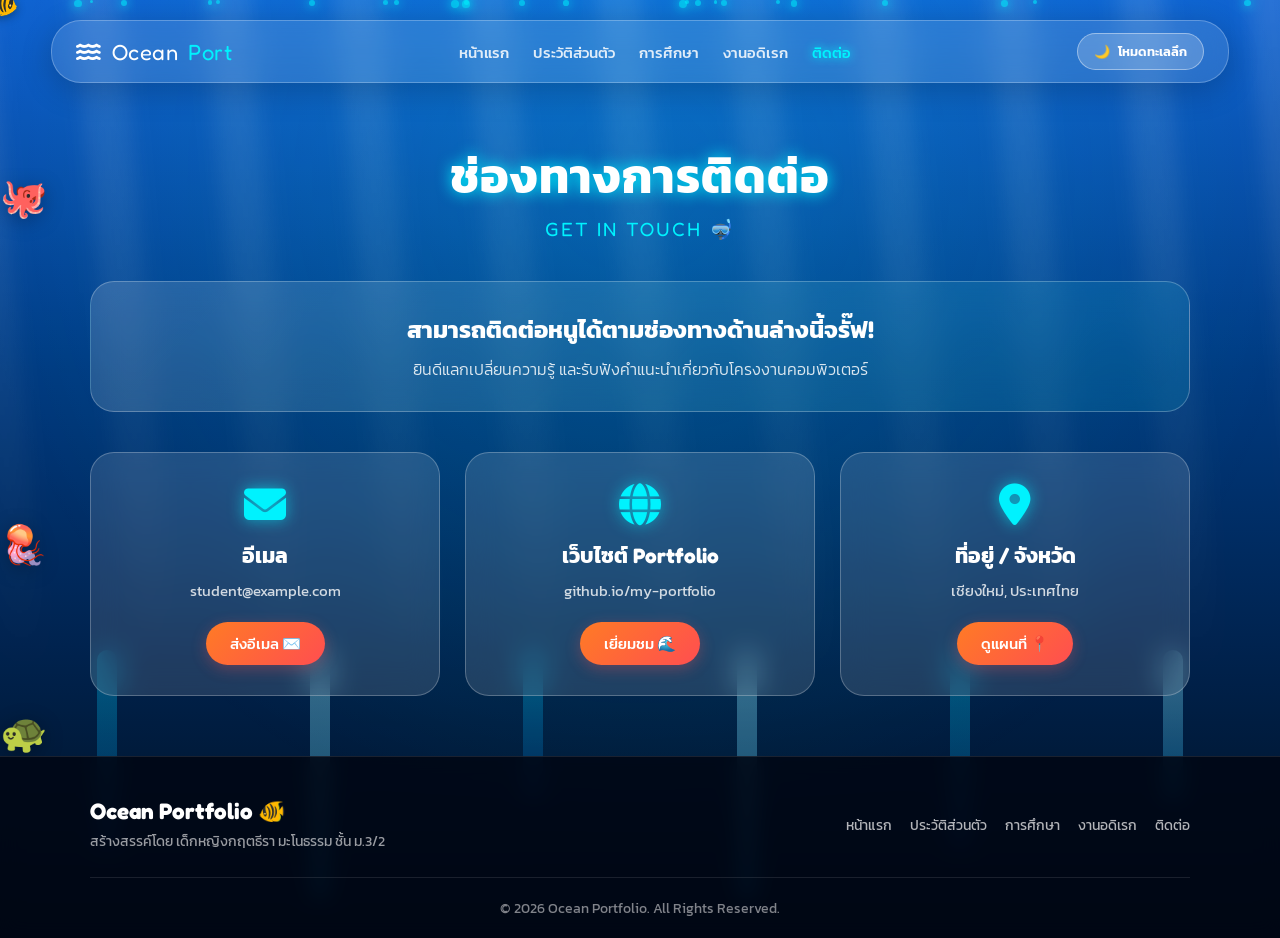
==== commit b904d33d: "Update contact.html" ====
--- a/contact.html
+++ b/contact.html
@@ -15,7 +15,7 @@
 
         :root {
             /* Day Mode Colors (Coral Reef) */
-            --bg-gradient-day: linear-gradient(180deg, #1a75ff 0%, #004080 40%, #00264d 70%, #001122 100%);
+            --bg-gradient-day: linear-gradient(180deg, #1062d1 0%, #003a80 40%, #00224d 70%, #000d1a 100%);
             --panel-bg-day: rgba(255, 255, 255, 0.12);
             --panel-border-day: rgba(255, 255, 255, 0.25);
             --text-main-day: #ffffff;
@@ -38,7 +38,7 @@
             margin: 0;
             padding: 0;
             box-sizing: border-box;
-            cursor: none !important; /* Hide default cursor for custom clownfish cursor */
+            cursor: none !important;
         }
 
         html {
@@ -55,6 +55,7 @@
             flex-direction: column;
             justify-content: space-between;
             transition: var(--transition-theme);
+            position: relative;
         }
 
         body.night-mode {
@@ -62,13 +63,126 @@
             color: var(--text-main-night);
         }
 
-        /* Headings Font Style */
         h1, h2, h3, h4, .logo, .section-header p {
             font-family: 'Fredoka', 'Kanit', sans-serif;
         }
 
         /* =========================================================
-           CUSTOM CLOWNFISH CURSOR & BUBBLE TRAIL
+           ADVANCED OCEAN BACKGROUND LAYER
+        ========================================================= */
+        .ocean-background-effects {
+            position: fixed;
+            top: 0;
+            left: 0;
+            width: 100%;
+            height: 100%;
+            pointer-events: none;
+            z-index: 0;
+            overflow: hidden;
+        }
+
+        /* 1. Sunlight Rays from Water Surface */
+        .sun-rays {
+            position: absolute;
+            top: -10%;
+            left: -10%;
+            width: 120%;
+            height: 85%;
+            background: repeating-linear-gradient(
+                85deg,
+                rgba(255, 255, 255, 0.12) 0px,
+                rgba(255, 255, 255, 0.12) 45px,
+                transparent 45px,
+                transparent 130px
+            );
+            filter: blur(10px);
+            animation: raysShimmer 7s ease-in-out infinite alternate;
+            mask-image: linear-gradient(180deg, rgba(0,0,0,1) 0%, rgba(0,0,0,0) 100%);
+            -webkit-mask-image: linear-gradient(180deg, rgba(0,0,0,1) 0%, rgba(0,0,0,0) 100%);
+        }
+
+        @keyframes raysShimmer {
+            0% { transform: scale(1) rotate(0deg); opacity: 0.5; }
+            100% { transform: scale(1.08) rotate(3deg); opacity: 0.95; }
+        }
+
+        /* 2. Water Caustics Layer */
+        .water-caustics {
+            position: absolute;
+            top: 0;
+            left: 0;
+            width: 100%;
+            height: 100%;
+            background: radial-gradient(circle at 50% 20%, rgba(0, 242, 254, 0.15), transparent 70%);
+            animation: causticsPulse 6s ease-in-out infinite alternate;
+        }
+
+        @keyframes causticsPulse {
+            0% { opacity: 0.3; transform: scale(1); }
+            100% { opacity: 0.7; transform: scale(1.1); }
+        }
+
+        /* 3. Glowing Bioluminescent Plankton Particles */
+        .plankton {
+            position: absolute;
+            background: #00f2fe;
+            border-radius: 50%;
+            box-shadow: 0 0 8px #00f2fe, 0 0 15px #00f2fe;
+            animation: floatPlankton 10s infinite linear;
+            opacity: 0.6;
+        }
+
+        body.night-mode .plankton {
+            background: #a855f7;
+            box-shadow: 0 0 8px #a855f7, 0 0 15px #00ffcc;
+        }
+
+        @keyframes floatPlankton {
+            0% { transform: translateY(105vh) translateX(0) scale(0.5); opacity: 0; }
+            20% { opacity: 0.8; }
+            80% { opacity: 0.8; }
+            100% { transform: translateY(-10vh) translateX(50px) scale(1.2); opacity: 0; }
+        }
+
+        /* 4. Animated Seaweed at Seabed */
+        .seaweed-group {
+            position: absolute;
+            bottom: -10px;
+            width: 100%;
+            display: flex;
+            justify-content: space-around;
+            opacity: 0.4;
+        }
+
+        .seaweed {
+            width: 20px;
+            height: 200px;
+            background: linear-gradient(0deg, #023e8a, #00b4d8);
+            border-radius: 50px 50px 0 0;
+            transform-origin: bottom center;
+            animation: sway 4s infinite ease-in-out alternate;
+        }
+
+        .seaweed:nth-child(2n) {
+            height: 260px;
+            animation-duration: 5.5s;
+            animation-delay: -1.5s;
+            background: linear-gradient(0deg, #0077b6, #90e0ef);
+        }
+
+        .seaweed:nth-child(3n) {
+            height: 150px;
+            animation-duration: 3.8s;
+            animation-delay: -0.8s;
+        }
+
+        @keyframes sway {
+            0% { transform: rotate(-14deg) skewX(-6deg); }
+            100% { transform: rotate(14deg) skewX(6deg); }
+        }
+
+        /* =========================================================
+           CUSTOM CLOWNFISH CURSOR & BUBBLES
         ========================================================= */
         #customCursor {
             position: fixed;
@@ -204,6 +318,7 @@
             width: min(1100px, 90%);
             margin: 140px auto 60px;
             z-index: 10;
+            position: relative;
         }
 
         .section-header {
@@ -335,19 +450,20 @@
             box-shadow: 0 6px 20px rgba(255, 123, 37, 0.6);
         }
 
-        /* Dynamic Sea Creatures */
-        .swimming-fish {
+        /* Dynamic Swimming Creatures Background */
+        .swimming-creature {
             position: absolute;
-            font-size: 35px;
+            font-size: 38px;
             pointer-events: none;
             z-index: 1;
-            animation: swimAcross 20s linear infinite;
+            animation: swimAcross 22s linear infinite;
+            filter: drop-shadow(0 4px 10px rgba(0,0,0,0.3));
         }
 
         @keyframes swimAcross {
             0% { left: -10%; transform: scaleX(1); }
-            50% { transform: scaleX(1) translateY(-20px); }
-            50.1% { transform: scaleX(-1) translateY(-20px); }
+            50% { transform: scaleX(1) translateY(-25px); }
+            50.1% { transform: scaleX(-1) translateY(-25px); }
             100% { left: 110%; transform: scaleX(-1); }
         }
 
@@ -421,12 +537,32 @@
 </head>
 <body class="day-mode">
 
+    <!-- ADVANCED DYNAMIC OCEAN BACKGROUND -->
+    <div class="ocean-background-effects">
+        <div class="sun-rays"></div>
+        <div class="water-caustics"></div>
+        
+        <!-- Animated Seaweed -->
+        <div class="seaweed-group">
+            <div class="seaweed"></div>
+            <div class="seaweed"></div>
+            <div class="seaweed"></div>
+            <div class="seaweed"></div>
+            <div class="seaweed"></div>
+            <div class="seaweed"></div>
+        </div>
+
+        <!-- Dynamic Plankton Particle Container -->
+        <div id="planktonContainer"></div>
+    </div>
+
     <!-- CUSTOM CLOWNFISH CURSOR -->
     <div id="customCursor">🐠</div>
 
-    <!-- BACKGROUND FLOATING CREATURES -->
-    <div class="swimming-fish" style="top: 20%;">🐙</div>
-    <div class="swimming-fish" style="top: 60%; animation-duration: 25s;">🪼</div>
+    <!-- SWIMMING CREATURES -->
+    <div class="swimming-creature" style="top: 18%; animation-duration: 24s;">🐙</div>
+    <div class="swimming-creature" style="top: 55%; animation-duration: 28s; animation-delay: -5s;">🪼</div>
+    <div class="swimming-creature" style="top: 75%; animation-duration: 20s; animation-delay: -10s;">🐢</div>
 
     <!-- NAVIGATION BAR -->
     <header class="site-header">
@@ -477,7 +613,7 @@
             <div class="card contact-card">
                 <i class="fa-solid fa-location-dot contact-icon"></i>
                 <h3>ที่อยู่ / จังหวัด</h3>
-                <p>[เชียงใหม่], ประเทศไทย</p>
+                <p>เชียงใหม่, ประเทศไทย</p>
                 <a href="#" class="btn btn-secondary">ดูแผนที่ 📍</a>
             </div>
         </div>
@@ -488,7 +624,7 @@
         <div class="footer-container">
             <div>
                 <h3>Ocean Portfolio 🐠</h3>
-                <p>สร้างสรรค์โดย [เด็กหญิงกฤตธีรา มะโนธรรม] ชั้น ม.3/[2]</p>
+                <p>สร้างสรรค์โดย เด็กหญิงกฤตธีรา มะโนธรรม ชั้น ม.3/2</p>
             </div>
             <div class="footer-links">
                 <a href="index.html">หน้าแรก</a>
@@ -505,6 +641,20 @@
 
     <!-- JAVASCRIPT LOGIC -->
     <script>
+        /* Generate Glowing Plankton Particles Dynamic Floating */
+        const planktonContainer = document.getElementById('planktonContainer');
+        for (let i = 0; i < 25; i++) {
+            const plankton = document.createElement('div');
+            plankton.className = 'plankton';
+            const size = Math.random() * 5 + 3;
+            plankton.style.width = size + 'px';
+            plankton.style.height = size + 'px';
+            plankton.style.left = Math.random() * 100 + '%';
+            plankton.style.animationDuration = (Math.random() * 8 + 6) + 's';
+            plankton.style.animationDelay = (Math.random() * 6) + 's';
+            planktonContainer.appendChild(plankton);
+        }
+
         /* Custom Cursor Movement */
         const cursor = document.getElementById("customCursor");
         let lastX = 0;
